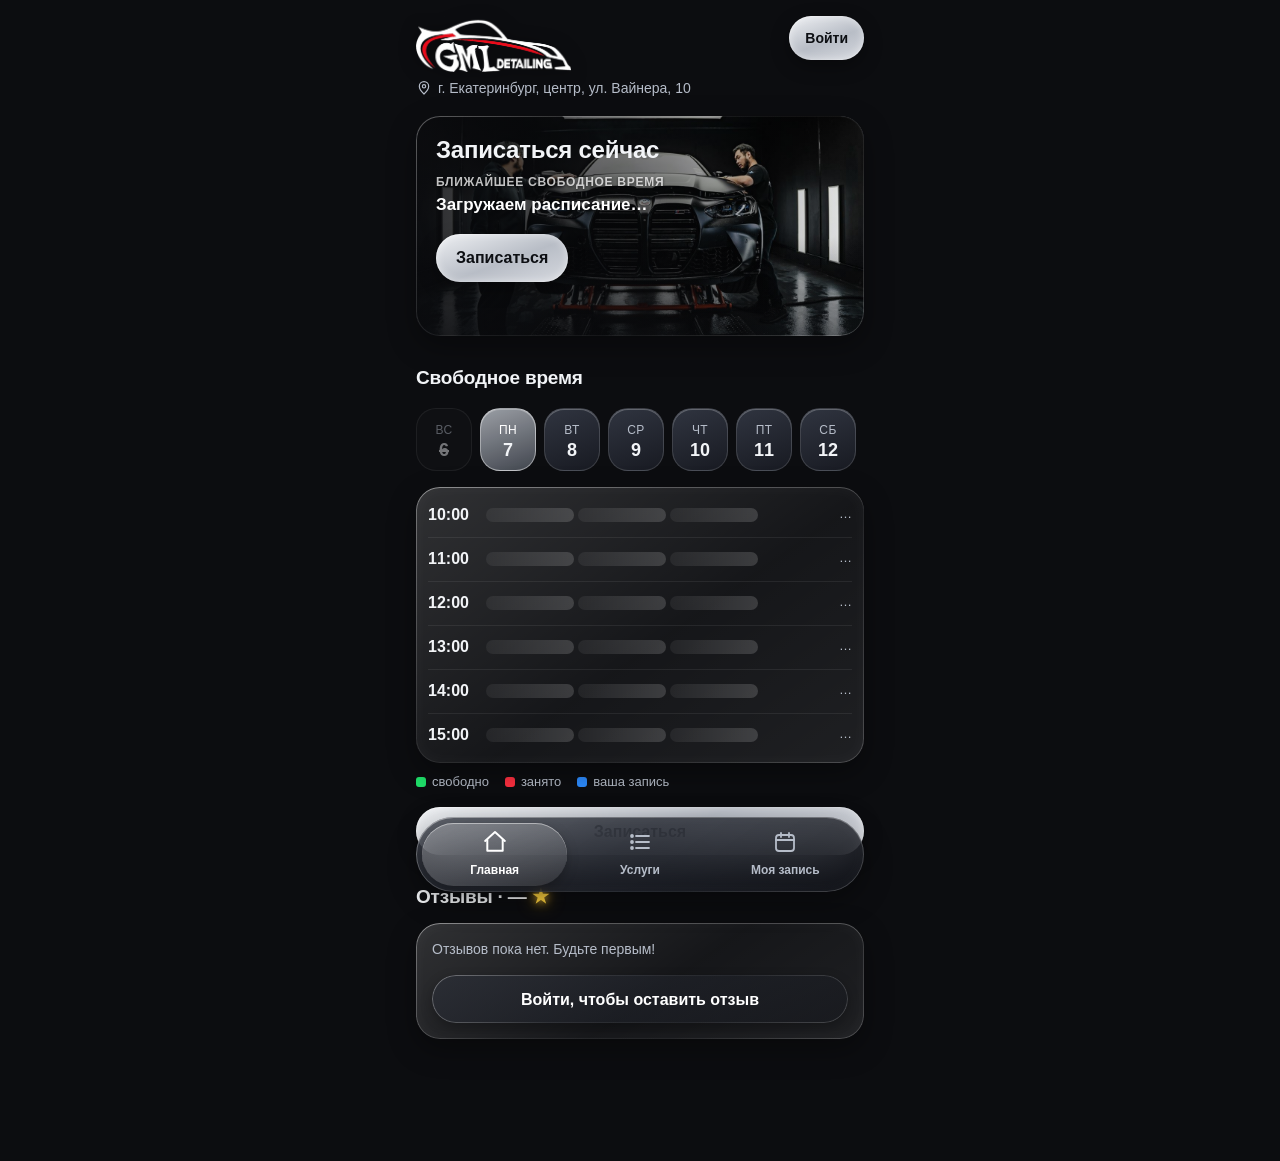
==== index.html @ 5eb6be47 "GML Detailing: первая публикация" ====
<!doctype html>
<html lang="ru">
<head>
<meta charset="utf-8">
<meta name="viewport" content="width=device-width, initial-scale=1, viewport-fit=cover">
<meta name="theme-color" content="#0c0d10">
<meta name="color-scheme" content="dark">
<meta name="apple-mobile-web-app-capable" content="yes">
<meta name="mobile-web-app-capable" content="yes">
<meta name="apple-mobile-web-app-status-bar-style" content="black-translucent">
<meta name="apple-mobile-web-app-title" content="GML Detailing">
<title>GML Detailing</title>
<link rel="manifest" href="manifest.json">
<link rel="icon" href="icon-192.png">
<link rel="apple-touch-icon" href="apple-touch-icon.png">
<link rel="stylesheet" href="styles.css?v=20261010024042">
</head>
<body data-tab="home">
<div class="bg"></div>
<div id="app"><div id="view"></div></div>
<nav id="tabs" class="tabbar glass"></nav>
<button id="cart" class="cart-fab glass" data-act="cart" aria-label="Корзина" hidden>
<svg viewBox="0 0 24 24"><path d="M3 4h2.5l2 11h10.5l2-8H6.5"/><circle cx="9" cy="19.5" r="1.4"/><circle cx="17" cy="19.5" r="1.4"/></svg>
<span class="badge">0</span>
</button>
<div id="sheet" class="sheet" hidden></div>
<div id="toast" class="toast" role="status" aria-live="polite" hidden></div>
<script src="supabase.js"></script>
<script src="api.js?v=20261010024042"></script>
<script src="app.js?v=20261010024042"></script>
<script>
// офлайн-режим и установка на телефон (работает по https или на localhost)
if ('serviceWorker' in navigator) navigator.serviceWorker.register('sw.js').catch(() => {});
</script>
</body>
</html>
---- styles.css ----
/* GML Detailing — стили. Тёмный строгий стиль + Liquid Glass на элементах интерфейса.
   Порядок: токены → основа → стекло → кнопки и поля → разделы страниц → окна → анимации. */

/* ---------- токены ---------- */
:root {
  color-scheme: dark;

  /* цвета */
  --bg: #0c0d10;
  --text: #f2f4f7;
  --text-2: #b6bdc9;      /* второстепенный текст: контраст с фоном выше 4.5:1 */
  --text-3: #8f97a5;      /* подписи и служебный текст */
  --silver: #d9dde4;
  --green: #2fd36b;
  --red: #ff3b4a;
  --red-soft: #ff8a94;
  --amber: #ffb41f;
  --blue: #2d8cff;
  --gold: #ffd23f;
  --line: rgba(255, 255, 255, 0.09);

  /* стекло */
  --glass-fill: linear-gradient(145deg, rgba(255, 255, 255, 0.15), rgba(255, 255, 255, 0.04) 55%, rgba(255, 255, 255, 0.08));
  --ring: linear-gradient(135deg, rgba(255, 255, 255, 0.34), rgba(255, 255, 255, 0.08) 35%, rgba(255, 255, 255, 0.05) 65%, rgba(255, 255, 255, 0.2));

  /* формы и отступы (шаг 4/8) */
  --r-card: 24px;
  --r-field: 16px;
  --r-pill: 999px;
  --gap: 16px;
  --tap: 44px;            /* минимальная зона нажатия */

  /* движение */
  --ease: cubic-bezier(0.2, 0.8, 0.2, 1);
  --spring: cubic-bezier(0.3, 1.4, 0.5, 1);
  --fast: 0.15s;
  --mid: 0.3s;
  --slow: 0.45s;
}

/* ---------- основа ---------- */
* { box-sizing: border-box; -webkit-tap-highlight-color: transparent; }
html { background: var(--bg); }
body {
  margin: 0; background: var(--bg); color: var(--text);
  font-family: -apple-system, "SF Pro Text", "Segoe UI", Roboto, sans-serif;
  font-size: 16px; line-height: 1.45;
  -webkit-font-smoothing: antialiased;
}
/* ровный тёмный фон на всю высоту экрана */
.bg {
  position: fixed; top: 0; left: 0; width: 100%; height: 100vh; height: 100lvh; z-index: -1;
  background: linear-gradient(180deg, #111318 0%, #0c0d10 100%);
}
#app {
  max-width: 480px; margin: 0 auto;
  padding: calc(env(safe-area-inset-top) + 16px) 16px calc(110px + env(safe-area-inset-bottom));
}

h1, h2, h3, p { margin: 0; }
h1 { font-size: 24px; font-weight: 700; letter-spacing: -0.02em; }
h2 { font-size: 19px; font-weight: 700; letter-spacing: -0.01em; margin-bottom: 12px; }
h3 { font-size: 16px; font-weight: 600; }
.section-h { margin-top: 28px; }
.muted { color: var(--text-2); }
.small { font-size: 14px; }
.mt { margin-top: 16px; }
.row { display: flex; align-items: center; justify-content: space-between; gap: 12px; }
.price, .num, .t, .total, .hero-time, .otable td { font-variant-numeric: tabular-nums; }
a { color: var(--silver); }
.empty { text-align: center; padding: 40px 16px; color: var(--text-2); }

/* иконки в строке текста */
.ico { width: 16px; height: 16px; flex: 0 0 auto; stroke: currentColor; fill: none; stroke-width: 1.8; stroke-linecap: round; stroke-linejoin: round; }
.meta { display: flex; align-items: center; gap: 8px; color: var(--text-2); font-size: 14px; margin-top: 6px; }
.meta .ico { color: var(--text-3); }

/* видимая рамка фокуса — только при управлении с клавиатуры */
:focus { outline: none; }
:focus-visible { outline: 2px solid rgba(255, 255, 255, 0.85); outline-offset: 3px; }
.btn:focus-visible, .date:focus-visible, .tab:focus-visible { outline-offset: 2px; }

/* ---------- стекло (только элементы интерфейса) ---------- */
.glass {
  position: relative;
  background: var(--glass-fill);
  border-radius: var(--r-card);
  box-shadow: inset 0 1px 0 rgba(255, 255, 255, 0.18), inset 0 0 18px rgba(255, 255, 255, 0.04), 0 10px 28px rgba(0, 0, 0, 0.35);
}
/* Размытие фона — только у того, что плавает поверх прокручиваемого содержимого.
   У карточек на ровном фоне оно незаметно, но на телефоне при прокрутке давало полосу снизу. */
.tabbar, .cart-fab, .panel.glass, .profile-menu {
  backdrop-filter: blur(28px) saturate(200%) brightness(1.08);
  -webkit-backdrop-filter: blur(28px) saturate(200%) brightness(1.08);
}
/* тонкая обводка с бликом */
.glass::before, .btn::before {
  content: ""; position: absolute; inset: 0; border-radius: inherit; padding: 1px; pointer-events: none;
  background: var(--ring);
  -webkit-mask: linear-gradient(#000 0 0) content-box, linear-gradient(#000 0 0);
  -webkit-mask-composite: xor; mask-composite: exclude;
}
.card { padding: var(--gap); margin-bottom: 12px; }

/* ---------- кнопки ---------- */
.btn {
  position: relative; appearance: none; border: 0; cursor: pointer;
  min-height: 48px; padding: 12px 20px; border-radius: var(--r-pill);
  font: inherit; font-size: 16px; font-weight: 600; color: #fff;
  background: linear-gradient(160deg, rgba(44, 48, 58, 0.6), rgba(20, 22, 28, 0.5));
  backdrop-filter: blur(20px) saturate(200%); -webkit-backdrop-filter: blur(20px) saturate(200%);
  box-shadow: 0 4px 12px rgba(0, 0, 0, 0.28);
  display: inline-flex; align-items: center; justify-content: center; gap: 8px;
  text-decoration: none; text-align: center;
  transition: transform var(--fast) var(--spring), background var(--mid) ease, opacity var(--fast) ease;
}
.btn:active { transform: scale(0.96); }
.btn.block { width: 100%; }
.btn.sm { min-height: var(--tap); padding: 10px 16px; font-size: 14px; }
.btn:disabled { opacity: 0.4; cursor: default; transform: none; }
/* внутри стеклянных плашек — без своего размытия (вложенный blur даёт вспышки) */
.glass .btn { backdrop-filter: none; -webkit-backdrop-filter: none; }

.btn.primary {
  color: #0d0f13; font-weight: 700;
  background: linear-gradient(160deg, #eef0f3, #b8bdc6 55%, #d6d9df);
  box-shadow: inset 0 0 8px rgba(255, 255, 255, 0.5), 0 6px 18px rgba(0, 0, 0, 0.35);
}
.btn.primary:disabled { color: rgba(13, 15, 19, 0.6); }
.btn.pay {
  color: #04210f; font-weight: 700;
  background: linear-gradient(160deg, #3ee37e, #12a853);
  box-shadow: inset 0 0 12px rgba(255, 255, 255, 0.3), 0 6px 18px rgba(18, 168, 83, 0.4);
}
.btn.pay::before { background: linear-gradient(135deg, rgba(220, 255, 235, 0.55), rgba(220, 255, 235, 0.15)); }
.btn.danger { color: #ffe3e5; background: linear-gradient(160deg, rgba(255, 70, 85, 0.4), rgba(190, 25, 45, 0.3)); }
.btn.danger::before { display: none; }
.btn.in-cart { color: #b9f5cf; background: linear-gradient(160deg, rgba(47, 211, 107, 0.32), rgba(18, 168, 83, 0.22)); }
.btn.in-cart::before { background: linear-gradient(135deg, rgba(160, 240, 190, 0.5), rgba(160, 240, 190, 0.12)); }

/* текстовые кнопки-ссылки: крупная зона нажатия без фона */
.cancel-link, .move-link {
  appearance: none; border: 0; background: none; cursor: pointer;
  min-height: var(--tap); padding: 10px 4px; font: inherit; font-size: 14px; font-weight: 600;
  transition: opacity var(--fast) ease;
}
.cancel-link { color: var(--red-soft); margin-left: auto; }
.move-link { color: var(--silver); }
.cancel-link:active, .move-link:active { opacity: 0.55; }

/* ---------- поля ввода ---------- */
input[type=text], input[type=tel], input[type=password], textarea {
  width: 100%; min-height: 48px; padding: 13px 16px; border-radius: var(--r-field);
  font: inherit; font-size: 16px; /* не меньше 16px — иначе iPhone приближает страницу при вводе */
  color: var(--text); background: rgba(255, 255, 255, 0.06);
  border: 1px solid rgba(255, 255, 255, 0.16);
  box-shadow: inset 0 1px 3px rgba(0, 0, 0, 0.3);
  transition: border-color var(--fast) ease, box-shadow var(--fast) ease;
}
textarea { resize: vertical; }
.glass input[type=text], .glass input[type=tel], .glass input[type=password], .glass textarea { background: rgba(0, 0, 0, 0.38); color: #fff; }
input::placeholder, textarea::placeholder { color: var(--text-3); }
input:focus, textarea:focus { border-color: rgba(255, 255, 255, 0.55); box-shadow: inset 0 1px 3px rgba(0, 0, 0, 0.3), 0 0 0 3px rgba(255, 255, 255, 0.08); outline: none; }
label.field { display: block; margin-bottom: 14px; }
label.field > span { display: block; margin-bottom: 6px; color: var(--text-2); font-size: 14px; font-weight: 500; }
/* ошибки рядом с полем */
.invalid, .invalid:focus { border-color: var(--red) !important; box-shadow: 0 0 0 3px rgba(255, 59, 74, 0.18) !important; }
.field-err { color: var(--red-soft); font-size: 14px; margin-top: 6px; }
.form-err { color: var(--red-soft); font-size: 14px; font-weight: 600; margin-top: 4px; padding: 10px 14px; border-radius: 12px; background: rgba(255, 59, 74, 0.12); }

/* ---------- шапка ---------- */
.head { display: flex; justify-content: space-between; align-items: flex-start; gap: 12px; margin-bottom: 18px; }
.logo { display: block; height: 56px; width: auto; max-width: 62vw; filter: drop-shadow(0 2px 8px rgba(0, 0, 0, 0.5)); }
.addr { display: flex; gap: 6px; align-items: center; margin-top: 6px; color: var(--text-2); font-size: 14px; }
.addr a { color: var(--text-2); text-decoration: none; }
.head > .btn { flex: 0 0 auto; max-width: 40%; overflow: hidden; text-overflow: ellipsis; white-space: nowrap; display: block; line-height: 24px; }

/* ---------- плашка «Записаться сейчас» ---------- */
.hero { min-height: 220px; margin-bottom: 16px; overflow: hidden; cursor: pointer; background: linear-gradient(160deg, #2a2d33, #121317); transition: transform var(--fast) var(--spring); }
.hero:active { transform: scale(0.98); }
.hero::after {
  content: ""; position: absolute; inset: 0; z-index: 0; border-radius: inherit;
  background:
    linear-gradient(90deg, rgba(10, 11, 14, 0.88) 0%, rgba(10, 11, 14, 0.5) 48%, rgba(10, 11, 14, 0.05) 100%),
    linear-gradient(0deg, rgba(10, 11, 14, 0.55) 0%, rgba(10, 11, 14, 0) 45%),
    url("hero.jpg?v=2") 70% 60% / cover no-repeat;
}
.hero::before { z-index: 2; }
.hero-text { position: relative; z-index: 1; padding: 20px; max-width: 66%; display: flex; flex-direction: column; }
.hero-text h2 { margin: 0 0 10px; font-size: 24px; line-height: 1.15; }
.hero-label { font-size: 12px; font-weight: 600; letter-spacing: 0.06em; text-transform: uppercase; color: rgba(255, 255, 255, 0.75); text-shadow: 0 1px 3px rgba(0, 0, 0, 0.6); }
.hero-time { font-size: 17px; font-weight: 700; color: #fff; margin-top: 2px; }
.hero-text .btn { align-self: flex-start; margin-top: 16px; transition: none; }

/* ---------- акция и панель владельца ---------- */
.promo { padding: var(--gap); margin-bottom: 16px; }
.promo .tag { color: #e2c48c; font-size: 12px; font-weight: 700; letter-spacing: 0.08em; }
.owner { padding: var(--gap); margin-bottom: 16px; }
.owner .row { gap: 12px; }
.owner .row + .row { margin-top: 10px; }
.owner .row > span { flex: 0 0 auto; color: #e6e8ec; }
.owner input[data-act="promo-text"] { flex: 1; width: auto !important; min-width: 0; }

/* ---------- лента дат ---------- */
.dates {
  display: flex; gap: 8px; overflow-x: auto; overflow-y: hidden; padding: 4px 2px 8px; margin: 0 0 8px -2px;
  scrollbar-width: none; -ms-overflow-style: none; overscroll-behavior-x: contain; -webkit-overflow-scrolling: touch;
}
.dates::-webkit-scrollbar { display: none; width: 0; height: 0; }
.date {
  flex: 0 0 auto; min-width: 56px; min-height: 60px; padding: 8px 6px; text-align: center; cursor: pointer;
  appearance: none; -webkit-appearance: none; user-select: none; -webkit-user-select: none;
  border-radius: 20px; border: 1px solid rgba(255, 255, 255, 0.14); color: var(--text); font: inherit;
  background: linear-gradient(160deg, rgba(60, 66, 80, 0.75), rgba(28, 31, 40, 0.75));
  box-shadow: inset 0 1px 0 rgba(255, 255, 255, 0.25);
  transition: transform var(--fast) var(--spring), background var(--mid) ease, border-color var(--mid) ease;
}
.date b { display: block; font-size: 18px; line-height: 1.2; }
.date span { font-size: 12px; color: var(--text-2); text-transform: uppercase; letter-spacing: 0.03em; }
.date.on { background: linear-gradient(160deg, rgba(215, 220, 228, 0.7), rgba(120, 128, 142, 0.5)); border-color: rgba(255, 255, 255, 0.45); animation: pop 0.4s var(--spring); }
.date.on span { color: #fff; }
.date:active { transform: scale(0.93); }

/* ---------- календарь-полоски ---------- */
.slots { padding: 6px 12px; }
.slot { display: grid; grid-template-columns: 48px 1fr 84px; gap: 10px; align-items: center; min-height: var(--tap); padding: 6px 0; }
.slot + .slot { border-top: 1px solid rgba(255, 255, 255, 0.07); }
.slot.free { cursor: pointer; border-radius: 14px; margin: 0 -8px; padding-left: 8px; padding-right: 8px; transition: transform var(--fast) var(--spring), background var(--fast) ease; }
.slot.free:active { transform: scale(0.98); background: rgba(255, 255, 255, 0.1); }
.slot .t { font-weight: 600; }
.slot .s { text-align: right; font-size: 13px; color: var(--text-2); }
.bar { display: flex; gap: 4px; }
.bar i { flex: 1; height: 14px; border-radius: 7px; background: #1fe06a; box-shadow: 0 0 10px rgba(31, 224, 106, 0.5), inset 0 1px 0 rgba(255, 255, 255, 0.5); }
.bar i.busy { background: #ff3040; box-shadow: 0 0 10px rgba(255, 48, 64, 0.5), inset 0 1px 0 rgba(255, 255, 255, 0.45); }
.bar i.hold { background: repeating-linear-gradient(135deg, #ff3040 0 6px, #b3202c 6px 12px); box-shadow: 0 0 10px rgba(255, 48, 64, 0.45), inset 0 1px 0 rgba(255, 255, 255, 0.4); }
.bar i.mine { background: var(--blue); box-shadow: 0 0 10px rgba(45, 140, 255, 0.55), inset 0 1px 0 rgba(255, 255, 255, 0.5); }
/* загрузка: серые мерцающие полоски */
.bar.sk i { background: linear-gradient(90deg, rgba(255, 255, 255, 0.06), rgba(255, 255, 255, 0.16), rgba(255, 255, 255, 0.06)) 0 0 / 200% 100%; box-shadow: none; animation: shimmer 1.4s linear infinite; }
.slots.anim .bar i { animation: grow 0.5s var(--ease) both; transform-origin: left; }
.legend { display: flex; gap: 16px; margin-top: 10px; font-size: 13px; color: var(--text-2); flex-wrap: wrap; }
.legend i { display: inline-block; width: 10px; height: 10px; border-radius: 3px; margin-right: 6px; vertical-align: -1px; }

/* ---------- услуги ---------- */
.price { font-weight: 700; white-space: nowrap; }
.svc p { color: var(--text-2); font-size: 14px; margin: 6px 0 14px; }
.svc-img { height: 160px; margin: -4px -4px 14px; border-radius: 18px; overflow: hidden; background: rgba(0, 0, 0, 0.35); box-shadow: inset 0 0 0 1px rgba(255, 255, 255, 0.1); }
.svc-img img { display: block; width: 100%; height: 100%; object-fit: cover; }
.svc.is-hidden { opacity: 0.6; }
.hidden-tag { font-size: 12px; font-weight: 600; color: #e2c48c; border: 1px solid rgba(226, 196, 140, 0.5); border-radius: var(--r-pill); padding: 1px 8px; margin-left: 6px; vertical-align: middle; }
.svc-tools { display: flex; align-items: center; gap: 10px; flex-wrap: wrap; }
.svc-tools .cancel-link { margin-left: auto; }
/* окно услуги у владельца */
#s-preview { display: grid; place-items: center; height: 170px; margin: 0 0 10px; background: rgba(0, 0, 0, 0.35) center / cover no-repeat; }
#s-preview span { color: var(--text-2); font-size: 14px; }
.file-btn { cursor: pointer; }

/* ---------- корзина ---------- */
.cart-fab {
  position: fixed; z-index: 6; right: 16px; bottom: calc(96px + env(safe-area-inset-bottom));
  width: 58px; height: 58px; border-radius: 50%; border: 0; padding: 0; cursor: pointer; color: #fff;
  display: grid; place-items: center; transition: bottom var(--mid) var(--ease), transform var(--fast) var(--spring);
}
.cart-fab[hidden] { display: none; }
.cart-fab:active { transform: scale(0.92); }
.cart-fab.low { bottom: calc(20px + env(safe-area-inset-bottom)); }
.cart-fab svg { width: 26px; height: 26px; stroke: currentColor; fill: none; stroke-width: 1.8; stroke-linecap: round; stroke-linejoin: round; }
.cart-fab .badge { position: absolute; top: -4px; right: -4px; min-width: 22px; height: 22px; padding: 0 6px; border-radius: 11px; background: var(--red); color: #fff; font-size: 12px; font-weight: 700; display: grid; place-items: center; }

/* ---------- нижняя панель ---------- */
.tabbar {
  position: fixed; left: 50%; transform: translateX(-50%); z-index: 5;
  bottom: calc(8px + env(safe-area-inset-bottom)); width: min(448px, calc(100% - 32px));
  display: grid; grid-template-columns: repeat(3, 1fr); padding: 6px; border-radius: var(--r-pill);
  transition: transform var(--mid) var(--ease);
}
.tabbar.hide { transform: translate(-50%, calc(100% + 40px + env(safe-area-inset-bottom))); }
.tab {
  position: relative; z-index: 1; appearance: none; border: 0; background: transparent; cursor: pointer;
  min-height: 54px; padding: 7px 4px; border-radius: var(--r-pill);
  display: flex; flex-direction: column; align-items: center; justify-content: center; gap: 2px;
  font: inherit; font-size: 12px; font-weight: 600; color: var(--text-2); transition: color var(--mid) ease;
}
.tab svg { width: 24px; height: 24px; stroke: currentColor; fill: none; stroke-width: 1.8; stroke-linecap: round; stroke-linejoin: round; transition: transform 0.35s var(--spring); }
.tab.on { color: #fff; }
.tab.on svg { transform: scale(1.1); }
.tab .dot { position: relative; }
.tab .dot::after { content: ""; position: absolute; top: -1px; right: -3px; width: 8px; height: 8px; border-radius: 50%; background: var(--amber); }
/* ползунок под активной вкладкой */
.tab-ind {
  position: absolute; z-index: 0; top: 6px; bottom: 6px; left: 6px; width: calc((100% - 12px) / 3); border-radius: var(--r-pill);
  background: linear-gradient(160deg, rgba(255, 255, 255, 0.28), rgba(255, 255, 255, 0.08));
  box-shadow: inset 0 1px 0 rgba(255, 255, 255, 0.45), 0 4px 12px rgba(0, 0, 0, 0.25);
  transition: transform var(--slow) cubic-bezier(0.3, 1.25, 0.5, 1);
}

/* ---------- записи клиента ---------- */
.status { display: inline-flex; align-items: center; padding: 4px 11px; border-radius: var(--r-pill); font-size: 13px; font-weight: 700; }
.status.wait { background: var(--amber); color: #1d1300; box-shadow: 0 0 12px rgba(255, 180, 31, 0.45); }
.status.ok { background: var(--green); color: #04210f; box-shadow: 0 0 12px rgba(47, 211, 107, 0.4); }
.status.off { background: var(--red); color: #fff; box-shadow: 0 0 12px rgba(255, 59, 74, 0.45); }
/* три точки ожидания: белой по очереди становится одна, слева направо, раз в секунду */
.dots { display: inline-flex; gap: 4px; margin-left: 7px; }
.dots i { width: 6px; height: 6px; border-radius: 50%; background: #000; animation: dot-white 3s steps(1, end) infinite; }
.dots i:nth-child(2) { animation-delay: -2s; }
.dots i:nth-child(3) { animation-delay: -1s; }
.lines { margin-top: 14px; border-top: 1px solid rgba(255, 255, 255, 0.1); padding-top: 10px; }
.lines .row { padding: 4px 0; font-size: 15px; }
.lines .total { font-weight: 700; margin-top: 6px; font-size: 16px; }
.upfront { margin-top: 14px; display: flex; flex-direction: column; gap: 10px; }
.card-foot { display: flex; justify-content: space-between; align-items: center; gap: 10px; margin-top: 10px; }
.paid { padding: 12px 16px; text-align: center; font-size: 16px; font-weight: 700; color: #8fe8ae; text-shadow: 0 0 12px rgba(80, 220, 130, 0.5); }
.summary .meta:first-child { margin-top: 0; }

/* ---------- таблица записей владельца ---------- */
.table-wrap { padding: 4px 0; overflow-x: auto; }
.otable { width: 100%; border-collapse: collapse; font-size: 14px; }
.otable th { text-align: left; font-weight: 600; color: var(--text-3); font-size: 12px; text-transform: uppercase; letter-spacing: 0.04em; padding: 10px 12px 8px; }
.otable td { padding: 12px; border-top: 1px solid rgba(255, 255, 255, 0.07); vertical-align: top; line-height: 1.4; }
.otable .num { text-align: right; white-space: nowrap; }
.otable tbody tr { cursor: pointer; transition: background var(--fast) ease; }
.otable tbody tr:active { background: rgba(255, 255, 255, 0.08); }
.otable tr.dim td { opacity: 0.55; }
.otable .status { font-size: 12px; padding: 3px 9px; white-space: nowrap; }
.paid-mark { font-size: 12px; color: #8fe8ae; }
/* красный мигающий кружок: до начала записи не больше 30 минут */
.soon-dot { display: inline-block; width: 10px; height: 10px; margin-left: 8px; border-radius: 50%; background: #ff3040; box-shadow: 0 0 8px #ff3040; vertical-align: middle; animation: blink 1s ease-in-out infinite; }
.soon-dot[hidden] { display: none; }

/* ---------- отзывы ---------- */
.review + .review { margin-top: 14px; padding-top: 14px; border-top: 1px solid rgba(255, 255, 255, 0.08); }
.rv-head { display: flex; align-items: center; gap: 12px; }
.avatar { width: 40px; height: 40px; flex: 0 0 auto; border-radius: 50%; display: grid; place-items: center; font-weight: 700; color: #0d0f13; background: linear-gradient(160deg, #eef0f3, #9aa1ac); }
.rv-who { flex: 1; min-width: 0; display: flex; flex-direction: column; }
.rv-who b { overflow: hidden; text-overflow: ellipsis; white-space: nowrap; }
.rv-text { margin-top: 8px; }
.stars { color: var(--gold); letter-spacing: 2px; white-space: nowrap; text-shadow: 0 0 6px rgba(255, 205, 60, 0.9), 0 0 16px rgba(255, 170, 0, 0.6); animation: shine 2.6s ease-in-out infinite; }
.gold { color: var(--gold); text-shadow: 0 0 8px rgba(255, 205, 60, 0.95), 0 0 18px rgba(255, 170, 0, 0.7); }
.rate { display: flex; gap: 2px; margin-bottom: 10px; }
.rate button { appearance: none; border: 0; background: none; cursor: pointer; width: var(--tap); height: var(--tap); padding: 0; font-size: 30px; line-height: 1; color: rgba(255, 255, 255, 0.25); transition: transform var(--fast) var(--spring); }
.rate button:active { transform: scale(0.85); }
.rate button.on { color: var(--gold); text-shadow: 0 0 8px rgba(255, 205, 60, 0.95), 0 0 20px rgba(255, 170, 0, 0.7); }
.reply { margin-top: 10px; padding: 10px 12px; border-radius: 14px; background: rgba(255, 255, 255, 0.06); border-left: 3px solid rgba(220, 224, 232, 0.6); }
.reply b { font-size: 13px; color: #d8dbe2; }
.reply p { margin-top: 2px; font-size: 15px; }

/* ---------- плашка «добавить на главный экран» ---------- */
.install { position: relative; display: flex; align-items: center; gap: 12px; margin: 16px 0 4px; }
.install img { width: 52px; height: 52px; border-radius: 12px; flex: 0 0 auto; }
.install-text { flex: 1; min-width: 0; }
.install-text h3 { font-size: 15px; line-height: 1.25; }
.install-text p { margin-top: 3px; }
/* крестик в углу: видимый кружок 26px, зона нажатия 44px */
.install-x { position: absolute; top: -14px; right: -14px; z-index: 3; width: var(--tap); height: var(--tap); padding: 0; border: 0; background: none; cursor: pointer; display: grid; place-items: center; }
.install-x span { width: 26px; height: 26px; border-radius: 50%; display: grid; place-items: center; font-size: 18px; line-height: 1; color: var(--text); background: #2a2e37; box-shadow: 0 2px 8px rgba(0, 0, 0, 0.4), inset 0 0 0 1px rgba(255, 255, 255, 0.18); }
.install-x:active span { transform: scale(0.9); }
.steps-list { margin: 0; padding-left: 20px; line-height: 1.6; }
.steps-list li + li { margin-top: 6px; }

/* ---------- окна снизу (запись, вход, владелец) ---------- */
.sheet { position: fixed; inset: 0; z-index: 10; background: rgba(5, 7, 10, 0.62); display: flex; align-items: flex-end; justify-content: center; }
.sheet[hidden], .toast[hidden] { display: none; }
.panel.glass {
  width: 100%; max-width: 480px; max-height: 92vh; overflow-y: auto; overscroll-behavior: contain;
  padding: 30px 16px calc(20px + env(safe-area-inset-bottom)); border-radius: 32px 32px 0 0;
  /* «ручка» сверху окна */
  background:
    linear-gradient(rgba(255, 255, 255, 0.35), rgba(255, 255, 255, 0.35)) center 10px / 40px 5px no-repeat,
    linear-gradient(160deg, rgba(56, 66, 90, 0.6), rgba(18, 21, 30, 0.82));
}
.steps { display: flex; gap: 6px; margin: 0 0 16px; }
.steps i { flex: 1; height: 4px; border-radius: 2px; background: rgba(255, 255, 255, 0.15); transition: background var(--mid) ease; }
.steps i.on { background: var(--silver); }
.actions { display: flex; gap: 10px; margin-top: 16px; }
.actions .btn { flex: 1; }
.sheet .card .row { padding: 4px 0; }
/* шаг 1: услуги на чёрных плашках */
.pick.glass { display: flex; gap: 12px; align-items: center; min-height: 56px; padding: 12px 14px; margin-bottom: 8px; cursor: pointer; border-radius: 20px; background: #050506; backdrop-filter: none; -webkit-backdrop-filter: none; box-shadow: none; transition: transform var(--fast) var(--spring); }
.pick:active { transform: scale(0.98); }
.pick.on::before { background: linear-gradient(135deg, rgba(255, 255, 255, 0.75), rgba(255, 255, 255, 0.3)); }
.pick .chk { width: 24px; height: 24px; border-radius: 8px; border: 1.5px solid var(--text-3); flex: 0 0 auto; display: grid; place-items: center; font-size: 14px; }
.pick.on .chk { background: var(--silver); border-color: var(--silver); color: #0b0d11; animation: pop 0.35s var(--spring); }
.panel .pick.on .chk, .panel .date.on, .panel .hours .btn.on { animation: none; }
.hours { display: grid; grid-template-columns: repeat(4, 1fr); gap: 8px; }
.hours .btn { padding: 10px 0; font-size: 15px; }
.hours .btn.on { background: linear-gradient(160deg, rgba(215, 220, 228, 0.55), rgba(120, 128, 142, 0.4)); }
.auth-switch { text-align: center; margin-top: 18px; color: var(--text-2); font-size: 15px; }
.auth-switch a { color: #fff; font-weight: 600; text-decoration: none; display: inline-block; padding: 10px 4px; }

/* всплывающее сообщение */
.toast {
  position: fixed; left: 50%; transform: translateX(-50%); top: calc(16px + env(safe-area-inset-top)); z-index: 20;
  max-width: calc(100% - 32px); padding: 12px 18px; border-radius: 16px; font-weight: 600;
  background: rgba(36, 41, 52, 0.94); border: 1px solid rgba(255, 255, 255, 0.14); box-shadow: 0 10px 30px rgba(0, 0, 0, 0.45);
  animation: toast-in var(--mid) var(--ease);
}

/* ---------- анимации ---------- */
#view.in-right { animation: slide-right 0.35s var(--ease); }
#view.in-left { animation: slide-left 0.35s var(--ease); }
.sheet.opening { animation: fade var(--mid) ease; }
.sheet.opening .panel { animation: sheet-up var(--slow) cubic-bezier(0.2, 0.9, 0.25, 1); }
.step-body.to-next { animation: step-next var(--mid) var(--ease); }
.step-body.to-prev { animation: step-prev var(--mid) var(--ease); }

@keyframes slide-right { from { opacity: 0; transform: translateX(36px); } to { opacity: 1; transform: none; } }
@keyframes slide-left { from { opacity: 0; transform: translateX(-36px); } to { opacity: 1; transform: none; } }
@keyframes fade { from { opacity: 0; } to { opacity: 1; } }
@keyframes sheet-up { from { transform: translateY(100%); } to { transform: none; } }
@keyframes step-next { from { opacity: 0; transform: translateX(28px); } to { opacity: 1; transform: none; } }
@keyframes step-prev { from { opacity: 0; transform: translateX(-28px); } to { opacity: 1; transform: none; } }
@keyframes toast-in { from { opacity: 0; transform: translate(-50%, -10px); } to { opacity: 1; transform: translate(-50%, 0); } }
@keyframes pop { 0% { transform: scale(0.85); } 100% { transform: scale(1); } }
@keyframes grow { from { transform: scaleX(0); } to { transform: scaleX(1); } }
@keyframes shimmer { to { background-position: -200% 0; } }
@keyframes shine { 0%, 100% { text-shadow: 0 0 6px rgba(255, 205, 60, 0.9), 0 0 14px rgba(255, 170, 0, 0.55); } 50% { text-shadow: 0 0 9px rgba(255, 225, 100, 1), 0 0 24px rgba(255, 180, 0, 0.9); } }
@keyframes dot-white { 0% { background: #fff; } 33.34% { background: #000; } 100% { background: #000; } }
@keyframes blink { 0%, 100% { opacity: 1; transform: scale(1); } 50% { opacity: 0.2; transform: scale(0.8); } }

/* «уменьшить движение»: убираем крупные перемещения, индикаторы (точки, кружок) остаются */
@media (prefers-reduced-motion: reduce) {
  #view.in-left, #view.in-right, .step-body.to-next, .step-body.to-prev,
  .sheet.opening, .sheet.opening .panel, .slots.anim .bar i, .date.on, .stars, .toast { animation: none; }
}

/* ---------- профиль в правом верхнем углу ---------- */
.profile { position: relative; flex: 0 1 auto; min-width: 0; max-width: 50%; }
.head .profile-btn { display: inline-flex; align-items: center; gap: 8px; max-width: 100%; padding: 6px 14px 6px 6px; line-height: 1.2; }
.profile-name { overflow: hidden; text-overflow: ellipsis; white-space: nowrap; }
.avatar.sm { width: 32px; height: 32px; font-size: 14px; }
.profile-menu {
  position: absolute; right: 0; top: calc(100% + 8px); z-index: 8; width: 240px; padding: 16px;
  background: linear-gradient(160deg, rgba(56, 66, 90, 0.75), rgba(18, 21, 30, 0.9));
  animation: menu-in 0.2s var(--ease); transform-origin: top right;
}
.profile-menu[hidden] { display: none; }
.profile-who { font-size: 17px; font-weight: 700; margin: 2px 0; overflow: hidden; text-overflow: ellipsis; white-space: nowrap; }
@keyframes menu-in { from { opacity: 0; transform: scale(0.94) translateY(-4px); } to { opacity: 1; transform: none; } }
/* разделители строк календаря — прямые линии (у скруглённых строк рамка загибалась по краям) */
.slot + .slot { border-top: 0; background: linear-gradient(rgba(255, 255, 255, 0.07), rgba(255, 255, 255, 0.07)) 0 0 / 100% 1px no-repeat; }
.slot.free + .slot.free, .slot + .slot.free { background-position: 8px 0; background-size: calc(100% - 16px) 1px; }
.slot.free:active { background-color: rgba(255, 255, 255, 0.1); }
/* нижняя панель: размытие мягче и тон темнее, чтобы яркие полоски календаря не заливали её зелёным */
.tabbar {
  background: linear-gradient(145deg, rgba(40, 44, 54, 0.72), rgba(16, 18, 24, 0.78));
  backdrop-filter: blur(24px) saturate(130%); -webkit-backdrop-filter: blur(24px) saturate(130%);
}
/* ---------- цветные аватары ---------- */
.avatar.xs { width: 22px; height: 22px; font-size: 11px; }
.logo-av { background: #0c0d10 !important; box-shadow: inset 0 0 0 1px rgba(255, 255, 255, 0.18); overflow: hidden; }
.logo-av img { width: 100%; height: 100%; object-fit: cover; display: block; }
.swatches { display: grid; grid-template-columns: repeat(4, 1fr); gap: 4px; margin-top: 8px; }
.swatch {
  appearance: none; border: 0; cursor: pointer; width: var(--tap); height: var(--tap); padding: 0; border-radius: 50%;
  background-clip: content-box !important; padding: 6px; position: relative; transition: transform var(--fast) var(--spring);
}
.swatch:active { transform: scale(0.88); }
.swatch.on { box-shadow: 0 0 0 2px #fff inset, 0 0 0 4px rgba(0, 0, 0, 0.35) inset; padding: 3px; }
.reply-head { display: flex; align-items: center; gap: 8px; }
/* полоска оттенков для своего цвета аватара */
.hue {
  -webkit-appearance: none; appearance: none; width: 100%; height: var(--tap); margin: 2px 0 0; background: transparent; cursor: pointer;
}
.hue::-webkit-slider-runnable-track {
  height: 14px; border-radius: 7px; box-shadow: inset 0 0 0 1px rgba(255, 255, 255, 0.2);
  background: linear-gradient(90deg, hsl(0, 55%, 50%), hsl(60, 55%, 50%), hsl(120, 55%, 50%), hsl(180, 55%, 50%), hsl(240, 55%, 50%), hsl(300, 55%, 50%), hsl(359, 55%, 50%));
}
.hue::-moz-range-track {
  height: 14px; border-radius: 7px;
  background: linear-gradient(90deg, hsl(0, 55%, 50%), hsl(60, 55%, 50%), hsl(120, 55%, 50%), hsl(180, 55%, 50%), hsl(240, 55%, 50%), hsl(300, 55%, 50%), hsl(359, 55%, 50%));
}
.hue::-webkit-slider-thumb {
  -webkit-appearance: none; appearance: none; width: 26px; height: 26px; margin-top: -6px; border-radius: 50%;
  background: #fff; border: 0; box-shadow: 0 2px 8px rgba(0, 0, 0, 0.5), 0 0 0 1px rgba(0, 0, 0, 0.15);
  transition: transform var(--fast) var(--spring);
}
.hue:active::-webkit-slider-thumb { transform: scale(1.15); }
.hue::-moz-range-thumb { width: 26px; height: 26px; border-radius: 50%; background: #fff; border: 0; box-shadow: 0 2px 8px rgba(0, 0, 0, 0.5); }
.hue:focus-visible { outline: none; }
.hue:focus-visible::-webkit-slider-thumb { box-shadow: 0 0 0 3px rgba(255, 255, 255, 0.6), 0 2px 8px rgba(0, 0, 0, 0.5); }
/* календарь без связи с сервером */
.slots.load-err { padding: 22px 18px; text-align: center; }

/* ---------- выходные в ленте дат ---------- */
.date.off { opacity: 0.45; background: rgba(255, 255, 255, 0.03); box-shadow: none; }
.date.off b { text-decoration: line-through; text-decoration-thickness: 1.5px; }
.date:disabled { cursor: default; }
.hours-note { grid-column: 1 / -1; padding: 8px 0; }

/* ---------- выпадающие списки и дата ---------- */
select, input[type=date] {
  min-height: var(--tap); padding: 8px 12px; border-radius: 12px; font: inherit; font-size: 16px; color: #fff;
  background: rgba(0, 0, 0, 0.38); border: 1px solid rgba(255, 255, 255, 0.18); color-scheme: dark;
}
input[type=date] { flex: 1; min-width: 0; }

/* ---------- фильтры таблицы владельца ---------- */
.chips { display: flex; gap: 8px; overflow-x: auto; margin: 0 -2px 12px; padding: 2px; scrollbar-width: none; }
.chips::-webkit-scrollbar { display: none; }
.chip {
  flex: 0 0 auto; appearance: none; cursor: pointer; min-height: 40px; padding: 8px 14px; border-radius: var(--r-pill);
  font: inherit; font-size: 14px; font-weight: 600; color: var(--text-2);
  background: rgba(255, 255, 255, 0.06); border: 1px solid rgba(255, 255, 255, 0.12);
  transition: background var(--fast) ease, color var(--fast) ease, transform var(--fast) var(--spring);
}
.chip b { display: inline-grid; place-items: center; min-width: 20px; height: 20px; padding: 0 6px; margin-left: 4px; border-radius: 10px; font-size: 12px; background: var(--amber); color: #1d1300; }
.chip.on { color: #0d0f13; background: linear-gradient(160deg, #eef0f3, #b8bdc6); border-color: transparent; }
.chip:active { transform: scale(0.95); }

/* ---------- график работы ---------- */
.sched { padding: 6px 14px; }
.sched-row { display: flex; align-items: center; gap: 10px; min-height: 56px; }
.sched-row + .sched-row { border-top: 1px solid rgba(255, 255, 255, 0.07); }
.sched-name { flex: 1; min-width: 0; font-size: 15px; }
.sched-row.off .sched-name { color: var(--text-3); }
.sched-row select { padding: 6px 8px; min-height: 40px; }
.sched-off { min-width: 120px; text-align: right; }
/* переключатель */
.sw { position: relative; width: 46px; height: 28px; flex: 0 0 auto; cursor: pointer; }
.sw input { position: absolute; opacity: 0; width: 100%; height: 100%; margin: 0; cursor: pointer; }
.sw span { position: absolute; inset: 0; border-radius: 14px; background: rgba(255, 255, 255, 0.16); transition: background var(--fast) ease; pointer-events: none; }
.sw span::after { content: ""; position: absolute; top: 3px; left: 3px; width: 22px; height: 22px; border-radius: 50%; background: #fff; box-shadow: 0 1px 4px rgba(0, 0, 0, 0.4); transition: transform var(--mid) var(--spring); }
.sw input:checked + span { background: var(--green); }
.sw input:checked + span::after { transform: translateX(18px); }
.sw input:focus-visible + span { outline: 2px solid #fff; outline-offset: 2px; }
.tags { display: flex; flex-wrap: wrap; gap: 6px; }
.dtag { display: inline-flex; align-items: center; gap: 2px; padding: 4px 4px 4px 12px; border-radius: var(--r-pill); background: rgba(255, 255, 255, 0.08); font-size: 14px; }
.dtag button { appearance: none; border: 0; background: none; color: var(--text-2); font-size: 18px; width: 32px; height: 32px; cursor: pointer; }

/* ---------- оценка после визита ---------- */
.rate-big { justify-content: center; margin: 10px 0 14px; }
.rate-big button { font-size: 38px; width: 52px; height: 52px; }
.card-foot { flex-wrap: wrap; }
.move-link { display: inline-flex; align-items: center; gap: 6px; }
/* ---------- закрытие времени владельцем ---------- */
.owner-day { margin: 0 0 10px; padding: 10px 12px; border-radius: 14px; background: rgba(255, 59, 74, 0.08); border: 1px dashed rgba(255, 120, 130, 0.35); gap: 10px; }
.owner-day span { flex: 1; min-width: 0; }
p.owner-day { background: rgba(255, 255, 255, 0.04); border-color: rgba(255, 255, 255, 0.15); }
.legend i.lg-hold { background: repeating-linear-gradient(135deg, #ff3040 0 3px, #b3202c 3px 6px); }
.stepper-row { margin-top: 16px; }
.stepper { display: flex; align-items: center; gap: 12px; }
.stepper b { min-width: 20px; text-align: center; font-size: 18px; }
.stepper .btn { width: var(--tap); padding: 0; font-size: 22px; }
/* ---------- возврат денег ---------- */
.refund { padding: 12px 16px; border-radius: 14px; text-align: center; font-weight: 700; }
.refund.wait { color: #1d1300; background: var(--amber); }
.refund.ok { color: #8fe8ae; }
.refund-mark { font-size: 12px; font-weight: 700; color: var(--red-soft); }
.refund-banner {
  display: flex; align-items: center; justify-content: space-between; gap: 10px; width: 100%; margin-bottom: 12px;
  min-height: var(--tap); padding: 10px 14px; border-radius: 14px; cursor: pointer; text-align: left;
  font: inherit; font-size: 14px; font-weight: 600; color: #ffe3e5;
  background: rgba(255, 59, 74, 0.16); border: 1px solid rgba(255, 120, 130, 0.45);
}
.refund-banner span { color: #fff; text-decoration: underline; white-space: nowrap; }
/* ---------- статус машины, пожелания и фото ---------- */
.status.work { background: var(--blue); color: #fff; box-shadow: 0 0 12px rgba(45, 140, 255, 0.45); }
.status.ready { background: var(--green); color: #04210f; box-shadow: 0 0 14px rgba(47, 211, 107, 0.6); }
.work-plate { margin-top: 12px; padding: 12px 14px; border-radius: 14px; font-weight: 700; text-align: center; color: #04210f; background: linear-gradient(160deg, #3ee37e, #12a853); }
.comment { margin-top: 10px; padding: 10px 12px; border-radius: 12px; background: rgba(255, 255, 255, 0.05); color: var(--text-2); font-size: 14px; font-style: italic; }
.thumbs { display: flex; gap: 8px; flex-wrap: wrap; margin-top: 10px; }
.thumbs img { width: 72px; height: 72px; object-fit: cover; border-radius: 12px; display: block; box-shadow: inset 0 0 0 1px rgba(255, 255, 255, 0.15); }
.thumb { position: relative; }
.thumb button { position: absolute; top: -8px; right: -8px; width: 28px; height: 28px; border-radius: 50%; border: 0; background: #2a2e37; color: #fff; font-size: 16px; cursor: pointer; box-shadow: 0 2px 6px rgba(0, 0, 0, 0.4); }
#f-thumbs:empty { display: none; }
.flabel { display: block; margin-bottom: 6px; color: var(--text-2); font-size: 14px; font-weight: 500; }
.opt { color: var(--text-3); font-weight: 400; font-size: 12px; margin-left: 4px; }
.field .file-btn { margin-top: 8px; }
.late-note { margin-top: 10px; }
.shut-plate { margin-top: 12px; padding: 12px 14px; border-radius: 14px; background: rgba(255, 180, 31, 0.12); color: #ffd27a; font-weight: 600; line-height: 1.4; }
.shut-plate .btn { margin-top: 10px; }
.warn-note { margin: -4px 0 12px; padding: 8px 12px; border-radius: 12px; background: rgba(255, 180, 31, 0.12); color: #ffd27a; font-size: 14px; font-weight: 600; }

/* «мой гараж» */
.garage { margin-bottom: 4px; }
.car-chip { display: inline-flex; align-items: center; padding: 0; overflow: hidden; }
.car-pick { appearance: none; border: 0; background: none; color: var(--text); font: inherit; font-size: 14px; font-weight: 600; padding: 8px 4px 8px 14px; min-height: 40px; cursor: pointer; }
.car-del { appearance: none; border: 0; background: none; color: var(--text-3); font-size: 18px; width: 36px; min-height: 40px; cursor: pointer; }

/* ---------- кабинет владельца: переключатель разделов ---------- */
.seg { display: grid; grid-template-columns: repeat(3, 1fr); gap: 4px; padding: 4px; margin-bottom: 16px; border-radius: var(--r-pill); background: rgba(255, 255, 255, 0.06); border: 1px solid rgba(255, 255, 255, 0.1); }
.seg button { appearance: none; border: 0; background: none; cursor: pointer; min-height: 40px; border-radius: var(--r-pill); font: inherit; font-size: 14px; font-weight: 600; color: var(--text-2); transition: background var(--fast) ease, color var(--fast) ease; }
.seg button.on { color: #0d0f13; background: linear-gradient(160deg, #eef0f3, #b8bdc6); }

/* ---------- статистика ---------- */
.tiles { display: grid; grid-template-columns: 1fr 1fr; gap: 10px; margin-bottom: 14px; }
.tile { display: flex; flex-direction: column; gap: 2px; padding: 14px; border-radius: 18px; }
.tile b { font-size: 24px; font-variant-numeric: tabular-nums; letter-spacing: -0.01em; }
.hbar { display: grid; grid-template-columns: minmax(0, 1.2fr) 2fr 32px; gap: 10px; align-items: center; min-height: 34px; }
.hbar-l { font-size: 14px; color: var(--text-2); overflow: hidden; text-overflow: ellipsis; white-space: nowrap; }
.hbar-t { height: 10px; border-radius: 5px; background: rgba(255, 255, 255, 0.06); overflow: hidden; }
.hbar-t i { display: block; height: 100%; border-radius: 5px; background: var(--silver); }
.hbar:hover .hbar-t i { background: #fff; }
.hbar-v { text-align: right; font-size: 14px; font-weight: 600; font-variant-numeric: tabular-nums; }
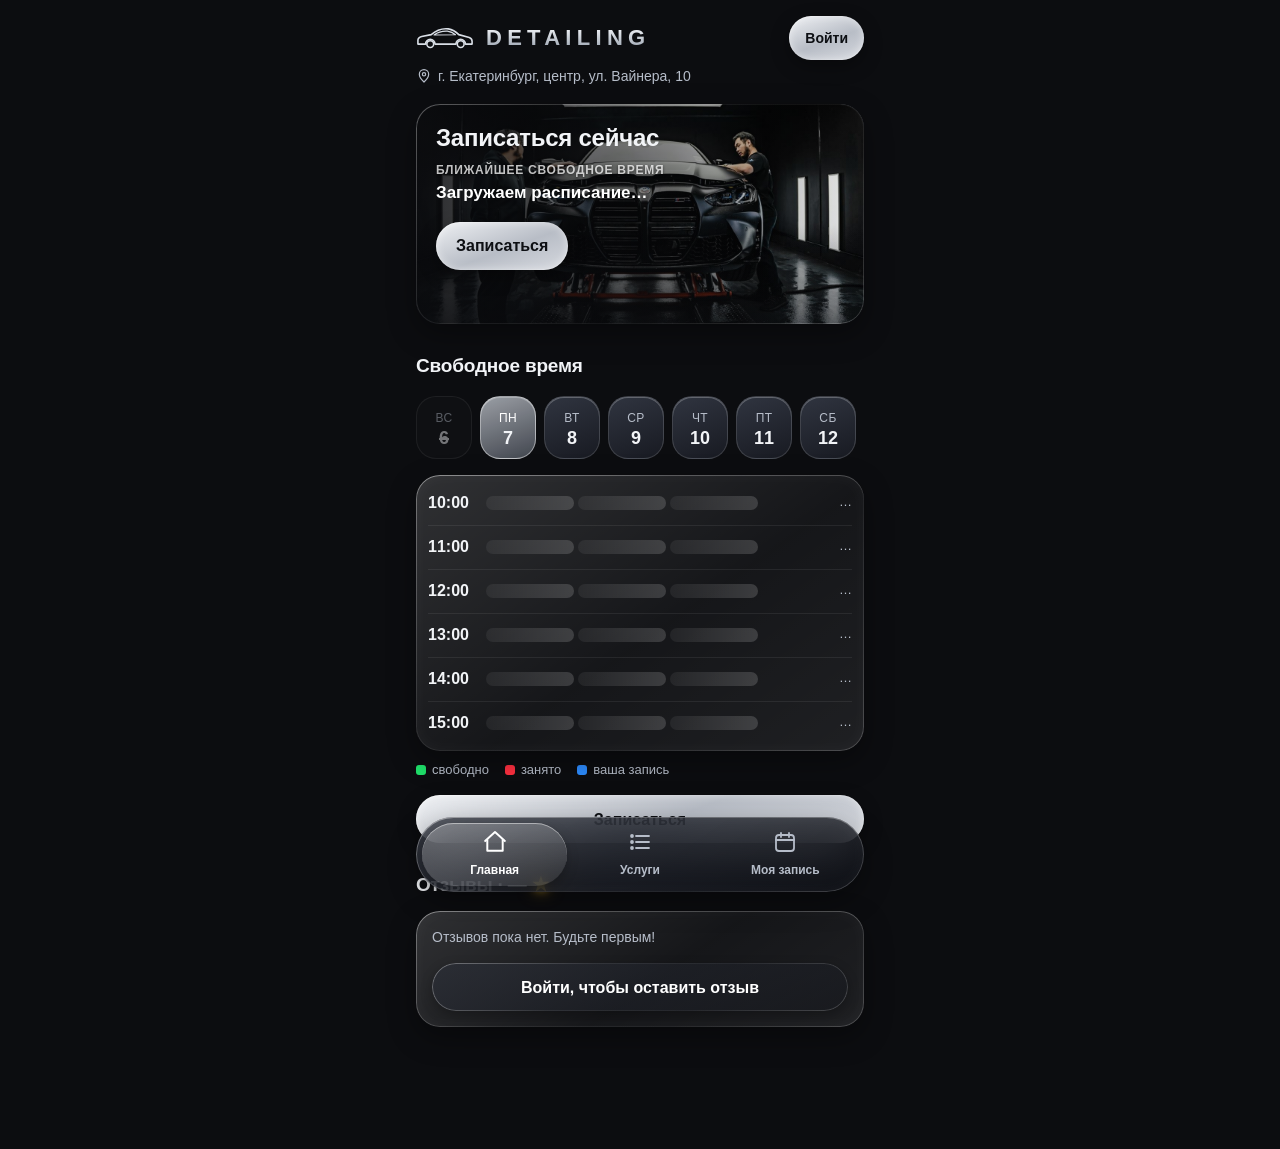
==== commit 18863325: "Нейтральный знак и название вместо логотипа" ====
--- a/index.html
+++ b/index.html
@@ -8,12 +8,12 @@
 <meta name="apple-mobile-web-app-capable" content="yes">
 <meta name="mobile-web-app-capable" content="yes">
 <meta name="apple-mobile-web-app-status-bar-style" content="black-translucent">
-<meta name="apple-mobile-web-app-title" content="GML Detailing">
-<title>GML Detailing</title>
+<meta name="apple-mobile-web-app-title" content="Детейлинг">
+<title>Детейлинг-центр — онлайн-запись</title>
 <link rel="manifest" href="manifest.json">
-<link rel="icon" href="icon-192.png">
-<link rel="apple-touch-icon" href="apple-touch-icon.png">
-<link rel="stylesheet" href="styles.css?v=20261010024042">
+<link rel="icon" href="icon-car-192.png">
+<link rel="apple-touch-icon" href="icon-car-180.png">
+<link rel="stylesheet" href="styles.css?v=20261010154030">
 </head>
 <body data-tab="home">
 <div class="bg"></div>
@@ -26,8 +26,8 @@
 <div id="sheet" class="sheet" hidden></div>
 <div id="toast" class="toast" role="status" aria-live="polite" hidden></div>
 <script src="supabase.js"></script>
-<script src="api.js?v=20261010024042"></script>
-<script src="app.js?v=20261010024042"></script>
+<script src="api.js?v=20261010154030"></script>
+<script src="app.js?v=20261010154030"></script>
 <script>
 // офлайн-режим и установка на телефон (работает по https или на localhost)
 if ('serviceWorker' in navigator) navigator.serviceWorker.register('sw.js').catch(() => {});
--- a/styles.css
+++ b/styles.css
@@ -1,4 +1,4 @@
-/* GML Detailing — стили. Тёмный строгий стиль + Liquid Glass на элементах интерфейса.
+/* Детейлинг-центр — стили. Тёмный строгий стиль + Liquid Glass на элементах интерфейса.
    Порядок: токены → основа → стекло → кнопки и поля → разделы страниц → окна → анимации. */
 
 /* ---------- токены ---------- */
@@ -171,6 +171,10 @@
 /* ---------- шапка ---------- */
 .head { display: flex; justify-content: space-between; align-items: flex-start; gap: 12px; margin-bottom: 18px; }
 .logo { display: block; height: 56px; width: auto; max-width: 62vw; filter: drop-shadow(0 2px 8px rgba(0, 0, 0, 0.5)); }
+.brand { display: flex; align-items: center; gap: 12px; min-height: 44px; margin: 0; font-size: 22px; font-weight: 700; letter-spacing: 0.24em; line-height: 1; }
+.brand-mark { width: 58px; height: auto; color: #d9dee6; flex: 0 0 auto; }
+.logo-av .brand-mark { width: 76%; }
+.brand span { background: linear-gradient(180deg, #f4f6f9, #9aa3b0); -webkit-background-clip: text; background-clip: text; color: transparent; }
 .addr { display: flex; gap: 6px; align-items: center; margin-top: 6px; color: var(--text-2); font-size: 14px; }
 .addr a { color: var(--text-2); text-decoration: none; }
 .head > .btn { flex: 0 0 auto; max-width: 40%; overflow: hidden; text-overflow: ellipsis; white-space: nowrap; display: block; line-height: 24px; }
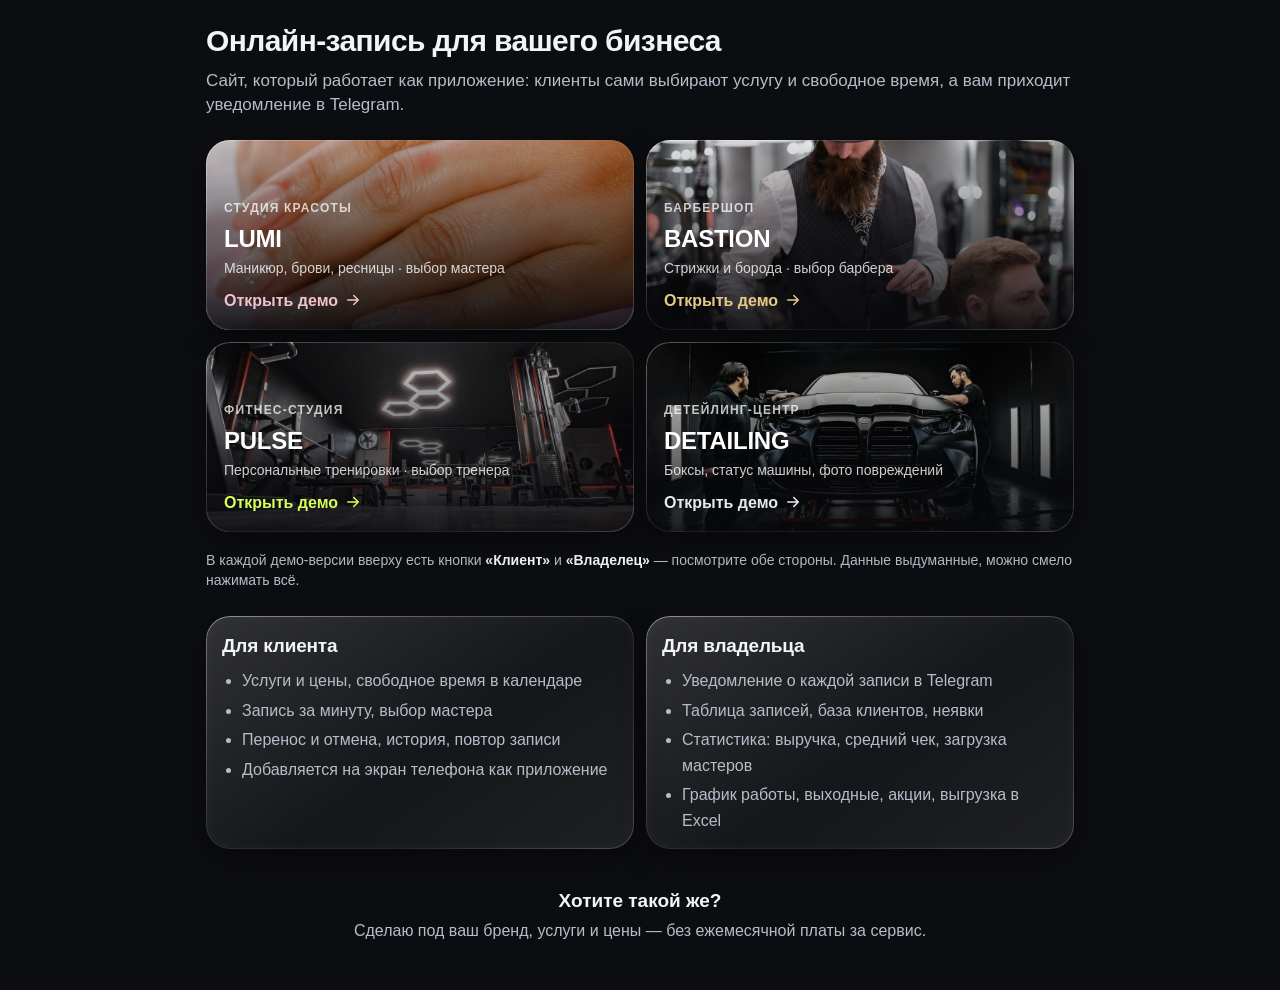
==== commit 59293c88: "Демо для четырёх ниш: салон, барбершоп, фитнес, детейлинг; выбор мастера; главная с демо Co-Authored" ====
--- a/index.html
+++ b/index.html
@@ -5,32 +5,79 @@
 <meta name="viewport" content="width=device-width, initial-scale=1, viewport-fit=cover">
 <meta name="theme-color" content="#0c0d10">
 <meta name="color-scheme" content="dark">
-<meta name="apple-mobile-web-app-capable" content="yes">
-<meta name="mobile-web-app-capable" content="yes">
-<meta name="apple-mobile-web-app-status-bar-style" content="black-translucent">
-<meta name="apple-mobile-web-app-title" content="Детейлинг">
-<title>Детейлинг-центр — онлайн-запись</title>
-<link rel="manifest" href="manifest.json">
+<meta name="description" content="Сайт с онлайн-записью, который работает как приложение: салон красоты, барбершоп, фитнес-студия, детейлинг. Посмотрите демо-версии.">
+<title>Онлайн-запись — демо-версии</title>
 <link rel="icon" href="icon-car-192.png">
-<link rel="apple-touch-icon" href="icon-car-180.png">
-<link rel="stylesheet" href="styles.css?v=20261010154030">
+<link rel="stylesheet" href="styles.css?v=20261020163112">
+<style>
+  /* главная страница с демо-версиями: те же токены и стекло, что у сайтов */
+  .intro { padding: 8px 0 22px; }
+  .intro h1 { font-size: 30px; line-height: 1.15; letter-spacing: -0.02em; }
+  .intro p { margin-top: 10px; color: var(--text-2); font-size: 17px; }
+  .demos { display: grid; gap: 12px; }
+  .demo {
+    position: relative; display: flex; flex-direction: column; justify-content: flex-end; min-height: 190px; padding: 18px;
+    overflow: hidden; color: #fff; text-decoration: none; border-radius: var(--r-card);
+    transition: transform var(--fast) var(--spring);
+  }
+  .demo:active { transform: scale(0.98); }
+  .demo::after { content: ""; position: absolute; inset: 0; z-index: 0; background: var(--img) center / cover no-repeat; }
+  .demo::before { z-index: 2; }
+  .demo > * { position: relative; z-index: 1; }
+  .demo .shade { position: absolute; inset: 0; z-index: 1; background: linear-gradient(0deg, rgba(8, 9, 12, 0.92) 0%, rgba(8, 9, 12, 0.45) 55%, rgba(8, 9, 12, 0.1) 100%); }
+  .demo .kind { font-size: 12px; font-weight: 700; letter-spacing: 0.1em; text-transform: uppercase; color: rgba(255, 255, 255, 0.75); }
+  .demo h2 { margin: 4px 0 2px; font-size: 24px; }
+  .demo .go { display: inline-flex; align-items: center; gap: 6px; margin-top: 10px; font-weight: 700; color: var(--a, #fff); }
+  .demo .go svg { width: 18px; height: 18px; stroke: currentColor; fill: none; stroke-width: 2; stroke-linecap: round; stroke-linejoin: round; }
+  .how { margin-top: 18px; }
+  .how b { color: var(--text); }
+  .feat { margin: 26px 0 0; display: grid; gap: 12px; }
+  .feat h2 { margin: 0 0 8px; }
+  .feat ul { margin: 0; padding-left: 20px; color: var(--text-2); line-height: 1.6; }
+  .feat li + li { margin-top: 4px; }
+  .outro { margin: 26px 0 8px; text-align: center; color: var(--text-2); }
+  .outro b { display: block; font-size: 19px; color: var(--text); margin-bottom: 4px; }
+  #app { padding-bottom: calc(40px + env(safe-area-inset-bottom)); }
+  @media (min-width: 760px) {
+    #app { max-width: 900px; }
+    .demos { grid-template-columns: 1fr 1fr; }
+    .feat { grid-template-columns: 1fr 1fr; }
+  }
+</style>
 </head>
-<body data-tab="home">
+<body>
 <div class="bg"></div>
-<div id="app"><div id="view"></div></div>
-<nav id="tabs" class="tabbar glass"></nav>
-<button id="cart" class="cart-fab glass" data-act="cart" aria-label="Корзина" hidden>
-<svg viewBox="0 0 24 24"><path d="M3 4h2.5l2 11h10.5l2-8H6.5"/><circle cx="9" cy="19.5" r="1.4"/><circle cx="17" cy="19.5" r="1.4"/></svg>
-<span class="badge">0</span>
-</button>
-<div id="sheet" class="sheet" hidden></div>
-<div id="toast" class="toast" role="status" aria-live="polite" hidden></div>
-<script src="supabase.js"></script>
-<script src="api.js?v=20261010154030"></script>
-<script src="app.js?v=20261010154030"></script>
-<script>
-// офлайн-режим и установка на телефон (работает по https или на localhost)
-if ('serviceWorker' in navigator) navigator.serviceWorker.register('sw.js').catch(() => {});
-</script>
+<main id="app">
+  <section class="intro">
+    <h1>Онлайн-запись для вашего бизнеса</h1>
+    <p>Сайт, который работает как приложение: клиенты сами выбирают услугу и свободное время, а вам приходит уведомление в Telegram.</p>
+  </section>
+
+  <div class="demos">
+    <a class="demo glass" href="salon.html" style="--img:url('salon-hero.jpg');--a:#f0c3ca"><span class="shade"></span><span class="kind">Студия красоты</span><h2>LUMI</h2><span class="muted small" style="color:rgba(255,255,255,.8)">Маникюр, брови, ресницы · выбор мастера</span><span class="go">Открыть демо <svg viewBox="0 0 24 24"><path d="M5 12h14M13 6l6 6-6 6"/></svg></span></a>
+    <a class="demo glass" href="barber.html" style="--img:url('barber-hero.jpg');--a:#e8c886"><span class="shade"></span><span class="kind">Барбершоп</span><h2>BASTION</h2><span class="muted small" style="color:rgba(255,255,255,.8)">Стрижки и борода · выбор барбера</span><span class="go">Открыть демо <svg viewBox="0 0 24 24"><path d="M5 12h14M13 6l6 6-6 6"/></svg></span></a>
+    <a class="demo glass" href="fitness.html" style="--img:url('fit-hero.jpg');--a:#d7ff5c"><span class="shade"></span><span class="kind">Фитнес-студия</span><h2>PULSE</h2><span class="muted small" style="color:rgba(255,255,255,.8)">Персональные тренировки · выбор тренера</span><span class="go">Открыть демо <svg viewBox="0 0 24 24"><path d="M5 12h14M13 6l6 6-6 6"/></svg></span></a>
+    <a class="demo glass" href="detailing.html" style="--img:url('hero.jpg?v=2');--a:#e6e9ee"><span class="shade"></span><span class="kind">Детейлинг-центр</span><h2>DETAILING</h2><span class="muted small" style="color:rgba(255,255,255,.8)">Боксы, статус машины, фото повреждений</span><span class="go">Открыть демо <svg viewBox="0 0 24 24"><path d="M5 12h14M13 6l6 6-6 6"/></svg></span></a>
+  </div>
+
+  <p class="muted small how">В каждой демо-версии вверху есть кнопки <b>«Клиент»</b> и <b>«Владелец»</b> — посмотрите обе стороны. Данные выдуманные, можно смело нажимать всё.</p>
+
+  <section class="feat">
+    <div class="card glass"><h2>Для клиента</h2><ul>
+      <li>Услуги и цены, свободное время в календаре</li>
+      <li>Запись за минуту, выбор мастера</li>
+      <li>Перенос и отмена, история, повтор записи</li>
+      <li>Добавляется на экран телефона как приложение</li>
+    </ul></div>
+    <div class="card glass"><h2>Для владельца</h2><ul>
+      <li>Уведомление о каждой записи в Telegram</li>
+      <li>Таблица записей, база клиентов, неявки</li>
+      <li>Статистика: выручка, средний чек, загрузка мастеров</li>
+      <li>График работы, выходные, акции, выгрузка в Excel</li>
+    </ul></div>
+  </section>
+
+  <p class="outro"><b>Хотите такой же?</b>Сделаю под ваш бренд, услуги и цены — без ежемесячной платы за сервис.</p>
+</main>
 </body>
 </html>
--- a/styles.css
+++ b/styles.css
@@ -4,13 +4,15 @@
 /* ---------- токены ---------- */
 :root {
   color-scheme: dark;
+  --scheme: dark;
 
   /* цвета */
   --bg: #0c0d10;
+  --bg-top: #111318;
   --text: #f2f4f7;
   --text-2: #b6bdc9;      /* второстепенный текст: контраст с фоном выше 4.5:1 */
   --text-3: #8f97a5;      /* подписи и служебный текст */
-  --silver: #d9dde4;
+  --silver: #d9dde4;      /* акцентный цвет темы */
   --green: #2fd36b;
   --red: #ff3b4a;
   --red-soft: #ff8a94;
@@ -18,10 +20,57 @@
   --blue: #2d8cff;
   --gold: #ffd23f;
   --line: rgba(255, 255, 255, 0.09);
+  --tint: 255, 255, 255;  /* основа тонких линий и подложек (r, g, b) */
+  --focus: rgba(255, 255, 255, 0.85);
+  --dim: rgba(5, 7, 10, 0.62);
+
+  /* акцент: главные кнопки, выбранные даты и фильтры */
+  --accent-ink: #0d0f13;
+  --accent-fill: linear-gradient(160deg, #eef0f3, #b8bdc6 55%, #d6d9df);
+  --accent-fill-2: linear-gradient(160deg, #eef0f3, #b8bdc6);
+  --accent-shadow: inset 0 0 8px rgba(255, 255, 255, 0.5), 0 6px 18px rgba(0, 0, 0, 0.35);
+  --sel: linear-gradient(160deg, rgba(215, 220, 228, 0.7), rgba(120, 128, 142, 0.5));
+  --sel-soft: linear-gradient(160deg, rgba(215, 220, 228, 0.55), rgba(120, 128, 142, 0.4));
+  --sel-border: rgba(255, 255, 255, 0.45);
+  --sel-ink: #fff;
+
+  /* поверхности */
+  --btn-ink: #fff;
+  --btn-fill: linear-gradient(160deg, rgba(44, 48, 58, 0.6), rgba(20, 22, 28, 0.5));
+  --btn-shadow: 0 4px 12px rgba(0, 0, 0, 0.28);
+  --date-fill: linear-gradient(160deg, rgba(60, 66, 80, 0.75), rgba(28, 31, 40, 0.75));
+  --date-inset: inset 0 1px 0 rgba(255, 255, 255, 0.25);
+  --field-fill: rgba(0, 0, 0, 0.38);
+  --field-inset: inset 0 1px 3px rgba(0, 0, 0, 0.3);
+  --float-fill: linear-gradient(160deg, rgba(56, 66, 90, 0.6), rgba(18, 21, 30, 0.82));
+  --menu-fill: linear-gradient(160deg, rgba(56, 66, 90, 0.75), rgba(18, 21, 30, 0.9));
+  --tabbar-fill: linear-gradient(145deg, rgba(40, 44, 54, 0.72), rgba(16, 18, 24, 0.78));
+  --tab-ind-fill: linear-gradient(160deg, rgba(255, 255, 255, 0.28), rgba(255, 255, 255, 0.08));
+  --toast-fill: rgba(36, 41, 52, 0.94);
+  --toast-ink: #f2f4f7;
+  --pick-fill: #050506;
+  --pick-ring: linear-gradient(135deg, rgba(255, 255, 255, 0.75), rgba(255, 255, 255, 0.3));
+  --x-fill: #2a2e37;
+  --logo-bg: #0c0d10;
+  --brand-ink: linear-gradient(180deg, #f4f6f9, #9aa3b0);
+  --brand-mark: #d9dee6;
+  --promo-tag: #e2c48c;
+  --ok-ink: #8fe8ae;
+  --warn-ink: #ffd27a;
+  --danger-ink: #ffe3e5;
+  --danger-fill: linear-gradient(160deg, rgba(255, 70, 85, 0.4), rgba(190, 25, 45, 0.3));
+
+  /* плашка «Записаться сейчас» */
+  --hero-fill: linear-gradient(160deg, #2a2d33, #121317);
+  --hero-shade: 10, 11, 14;
+  --hero-ink: #fff;
+  --hero-ink-2: rgba(255, 255, 255, 0.75);
+  --hero-text-shadow: 0 1px 3px rgba(0, 0, 0, 0.6);
 
   /* стекло */
   --glass-fill: linear-gradient(145deg, rgba(255, 255, 255, 0.15), rgba(255, 255, 255, 0.04) 55%, rgba(255, 255, 255, 0.08));
   --ring: linear-gradient(135deg, rgba(255, 255, 255, 0.34), rgba(255, 255, 255, 0.08) 35%, rgba(255, 255, 255, 0.05) 65%, rgba(255, 255, 255, 0.2));
+  --glass-shadow: inset 0 1px 0 rgba(255, 255, 255, 0.18), inset 0 0 18px rgba(255, 255, 255, 0.04), 0 10px 28px rgba(0, 0, 0, 0.35);
 
   /* формы и отступы (шаг 4/8) */
   --r-card: 24px;
@@ -50,7 +99,7 @@
 /* ровный тёмный фон на всю высоту экрана */
 .bg {
   position: fixed; top: 0; left: 0; width: 100%; height: 100vh; height: 100lvh; z-index: -1;
-  background: linear-gradient(180deg, #111318 0%, #0c0d10 100%);
+  background: linear-gradient(180deg, var(--bg-top) 0%, var(--bg) 100%);
 }
 #app {
   max-width: 480px; margin: 0 auto;
@@ -77,7 +126,7 @@
 
 /* видимая рамка фокуса — только при управлении с клавиатуры */
 :focus { outline: none; }
-:focus-visible { outline: 2px solid rgba(255, 255, 255, 0.85); outline-offset: 3px; }
+:focus-visible { outline: 2px solid var(--focus); outline-offset: 3px; }
 .btn:focus-visible, .date:focus-visible, .tab:focus-visible { outline-offset: 2px; }
 
 /* ---------- стекло (только элементы интерфейса) ---------- */
@@ -85,7 +134,7 @@
   position: relative;
   background: var(--glass-fill);
   border-radius: var(--r-card);
-  box-shadow: inset 0 1px 0 rgba(255, 255, 255, 0.18), inset 0 0 18px rgba(255, 255, 255, 0.04), 0 10px 28px rgba(0, 0, 0, 0.35);
+  box-shadow: var(--glass-shadow);
 }
 /* Размытие фона — только у того, что плавает поверх прокручиваемого содержимого.
    У карточек на ровном фоне оно незаметно, но на телефоне при прокрутке давало полосу снизу. */
@@ -106,10 +155,10 @@
 .btn {
   position: relative; appearance: none; border: 0; cursor: pointer;
   min-height: 48px; padding: 12px 20px; border-radius: var(--r-pill);
-  font: inherit; font-size: 16px; font-weight: 600; color: #fff;
-  background: linear-gradient(160deg, rgba(44, 48, 58, 0.6), rgba(20, 22, 28, 0.5));
+  font: inherit; font-size: 16px; font-weight: 600; color: var(--btn-ink);
+  background: var(--btn-fill);
   backdrop-filter: blur(20px) saturate(200%); -webkit-backdrop-filter: blur(20px) saturate(200%);
-  box-shadow: 0 4px 12px rgba(0, 0, 0, 0.28);
+  box-shadow: var(--btn-shadow);
   display: inline-flex; align-items: center; justify-content: center; gap: 8px;
   text-decoration: none; text-align: center;
   transition: transform var(--fast) var(--spring), background var(--mid) ease, opacity var(--fast) ease;
@@ -122,20 +171,20 @@
 .glass .btn { backdrop-filter: none; -webkit-backdrop-filter: none; }
 
 .btn.primary {
-  color: #0d0f13; font-weight: 700;
-  background: linear-gradient(160deg, #eef0f3, #b8bdc6 55%, #d6d9df);
-  box-shadow: inset 0 0 8px rgba(255, 255, 255, 0.5), 0 6px 18px rgba(0, 0, 0, 0.35);
-}
-.btn.primary:disabled { color: rgba(13, 15, 19, 0.6); }
+  color: var(--accent-ink); font-weight: 700;
+  background: var(--accent-fill);
+  box-shadow: var(--accent-shadow);
+}
+.btn.primary:disabled { color: var(--accent-ink); }
 .btn.pay {
   color: #04210f; font-weight: 700;
   background: linear-gradient(160deg, #3ee37e, #12a853);
   box-shadow: inset 0 0 12px rgba(255, 255, 255, 0.3), 0 6px 18px rgba(18, 168, 83, 0.4);
 }
 .btn.pay::before { background: linear-gradient(135deg, rgba(220, 255, 235, 0.55), rgba(220, 255, 235, 0.15)); }
-.btn.danger { color: #ffe3e5; background: linear-gradient(160deg, rgba(255, 70, 85, 0.4), rgba(190, 25, 45, 0.3)); }
+.btn.danger { color: var(--danger-ink); background: var(--danger-fill); }
 .btn.danger::before { display: none; }
-.btn.in-cart { color: #b9f5cf; background: linear-gradient(160deg, rgba(47, 211, 107, 0.32), rgba(18, 168, 83, 0.22)); }
+.btn.in-cart { color: var(--ok-ink); background: linear-gradient(160deg, rgba(47, 211, 107, 0.32), rgba(18, 168, 83, 0.22)); }
 .btn.in-cart::before { background: linear-gradient(135deg, rgba(160, 240, 190, 0.5), rgba(160, 240, 190, 0.12)); }
 
 /* текстовые кнопки-ссылки: крупная зона нажатия без фона */
@@ -152,15 +201,15 @@
 input[type=text], input[type=tel], input[type=password], textarea {
   width: 100%; min-height: 48px; padding: 13px 16px; border-radius: var(--r-field);
   font: inherit; font-size: 16px; /* не меньше 16px — иначе iPhone приближает страницу при вводе */
-  color: var(--text); background: rgba(255, 255, 255, 0.06);
-  border: 1px solid rgba(255, 255, 255, 0.16);
-  box-shadow: inset 0 1px 3px rgba(0, 0, 0, 0.3);
+  color: var(--text); background: rgba(var(--tint), 0.06);
+  border: 1px solid rgba(var(--tint), 0.16);
+  box-shadow: var(--field-inset);
   transition: border-color var(--fast) ease, box-shadow var(--fast) ease;
 }
 textarea { resize: vertical; }
-.glass input[type=text], .glass input[type=tel], .glass input[type=password], .glass textarea { background: rgba(0, 0, 0, 0.38); color: #fff; }
+.glass input[type=text], .glass input[type=tel], .glass input[type=password], .glass textarea { background: var(--field-fill); color: var(--text); }
 input::placeholder, textarea::placeholder { color: var(--text-3); }
-input:focus, textarea:focus { border-color: rgba(255, 255, 255, 0.55); box-shadow: inset 0 1px 3px rgba(0, 0, 0, 0.3), 0 0 0 3px rgba(255, 255, 255, 0.08); outline: none; }
+input:focus, textarea:focus { border-color: rgba(var(--tint), 0.55); box-shadow: var(--field-inset), 0 0 0 3px rgba(var(--tint), 0.08); outline: none; }
 label.field { display: block; margin-bottom: 14px; }
 label.field > span { display: block; margin-bottom: 6px; color: var(--text-2); font-size: 14px; font-weight: 500; }
 /* ошибки рядом с полем */
@@ -172,37 +221,37 @@
 .head { display: flex; justify-content: space-between; align-items: flex-start; gap: 12px; margin-bottom: 18px; }
 .logo { display: block; height: 56px; width: auto; max-width: 62vw; filter: drop-shadow(0 2px 8px rgba(0, 0, 0, 0.5)); }
 .brand { display: flex; align-items: center; gap: 12px; min-height: 44px; margin: 0; font-size: 22px; font-weight: 700; letter-spacing: 0.24em; line-height: 1; }
-.brand-mark { width: 58px; height: auto; color: #d9dee6; flex: 0 0 auto; }
+.brand-mark { width: 58px; height: auto; color: var(--brand-mark); flex: 0 0 auto; }
 .logo-av .brand-mark { width: 76%; }
-.brand span { background: linear-gradient(180deg, #f4f6f9, #9aa3b0); -webkit-background-clip: text; background-clip: text; color: transparent; }
+.brand span { background: var(--brand-ink); -webkit-background-clip: text; background-clip: text; color: transparent; }
 .addr { display: flex; gap: 6px; align-items: center; margin-top: 6px; color: var(--text-2); font-size: 14px; }
 .addr a { color: var(--text-2); text-decoration: none; }
 .head > .btn { flex: 0 0 auto; max-width: 40%; overflow: hidden; text-overflow: ellipsis; white-space: nowrap; display: block; line-height: 24px; }
 
 /* ---------- плашка «Записаться сейчас» ---------- */
-.hero { min-height: 220px; margin-bottom: 16px; overflow: hidden; cursor: pointer; background: linear-gradient(160deg, #2a2d33, #121317); transition: transform var(--fast) var(--spring); }
+.hero { min-height: 220px; margin-bottom: 16px; overflow: hidden; cursor: pointer; background: var(--hero-fill); transition: transform var(--fast) var(--spring); }
 .hero:active { transform: scale(0.98); }
 .hero::after {
   content: ""; position: absolute; inset: 0; z-index: 0; border-radius: inherit;
   background:
-    linear-gradient(90deg, rgba(10, 11, 14, 0.88) 0%, rgba(10, 11, 14, 0.5) 48%, rgba(10, 11, 14, 0.05) 100%),
-    linear-gradient(0deg, rgba(10, 11, 14, 0.55) 0%, rgba(10, 11, 14, 0) 45%),
-    url("hero.jpg?v=2") 70% 60% / cover no-repeat;
+    linear-gradient(90deg, rgba(var(--hero-shade), 0.88) 0%, rgba(var(--hero-shade), 0.5) 48%, rgba(var(--hero-shade), 0.05) 100%),
+    linear-gradient(0deg, rgba(var(--hero-shade), 0.55) 0%, rgba(var(--hero-shade), 0) 45%),
+    var(--hero-img, url("hero.jpg?v=2")) var(--hero-pos, 70% 60%) / cover no-repeat;
 }
 .hero::before { z-index: 2; }
 .hero-text { position: relative; z-index: 1; padding: 20px; max-width: 66%; display: flex; flex-direction: column; }
-.hero-text h2 { margin: 0 0 10px; font-size: 24px; line-height: 1.15; }
-.hero-label { font-size: 12px; font-weight: 600; letter-spacing: 0.06em; text-transform: uppercase; color: rgba(255, 255, 255, 0.75); text-shadow: 0 1px 3px rgba(0, 0, 0, 0.6); }
-.hero-time { font-size: 17px; font-weight: 700; color: #fff; margin-top: 2px; }
+.hero-text h2 { margin: 0 0 10px; font-size: 24px; line-height: 1.15; color: var(--hero-ink); }
+.hero-label { font-size: 12px; font-weight: 600; letter-spacing: 0.06em; text-transform: uppercase; color: var(--hero-ink-2); text-shadow: var(--hero-text-shadow); }
+.hero-time { font-size: 17px; font-weight: 700; color: var(--hero-ink); margin-top: 2px; }
 .hero-text .btn { align-self: flex-start; margin-top: 16px; transition: none; }
 
 /* ---------- акция и панель владельца ---------- */
 .promo { padding: var(--gap); margin-bottom: 16px; }
-.promo .tag { color: #e2c48c; font-size: 12px; font-weight: 700; letter-spacing: 0.08em; }
+.promo .tag { color: var(--promo-tag); font-size: 12px; font-weight: 700; letter-spacing: 0.08em; }
 .owner { padding: var(--gap); margin-bottom: 16px; }
 .owner .row { gap: 12px; }
 .owner .row + .row { margin-top: 10px; }
-.owner .row > span { flex: 0 0 auto; color: #e6e8ec; }
+.owner .row > span { flex: 0 0 auto; color: var(--text); }
 .owner input[data-act="promo-text"] { flex: 1; width: auto !important; min-width: 0; }
 
 /* ---------- лента дат ---------- */
@@ -214,23 +263,23 @@
 .date {
   flex: 0 0 auto; min-width: 56px; min-height: 60px; padding: 8px 6px; text-align: center; cursor: pointer;
   appearance: none; -webkit-appearance: none; user-select: none; -webkit-user-select: none;
-  border-radius: 20px; border: 1px solid rgba(255, 255, 255, 0.14); color: var(--text); font: inherit;
-  background: linear-gradient(160deg, rgba(60, 66, 80, 0.75), rgba(28, 31, 40, 0.75));
-  box-shadow: inset 0 1px 0 rgba(255, 255, 255, 0.25);
+  border-radius: 20px; border: 1px solid rgba(var(--tint), 0.14); color: var(--text); font: inherit;
+  background: var(--date-fill);
+  box-shadow: var(--date-inset);
   transition: transform var(--fast) var(--spring), background var(--mid) ease, border-color var(--mid) ease;
 }
 .date b { display: block; font-size: 18px; line-height: 1.2; }
 .date span { font-size: 12px; color: var(--text-2); text-transform: uppercase; letter-spacing: 0.03em; }
-.date.on { background: linear-gradient(160deg, rgba(215, 220, 228, 0.7), rgba(120, 128, 142, 0.5)); border-color: rgba(255, 255, 255, 0.45); animation: pop 0.4s var(--spring); }
-.date.on span { color: #fff; }
+.date.on { color: var(--sel-ink); background: var(--sel); border-color: var(--sel-border); animation: pop 0.4s var(--spring); }
+.date.on span { color: var(--sel-ink); }
 .date:active { transform: scale(0.93); }
 
 /* ---------- календарь-полоски ---------- */
 .slots { padding: 6px 12px; }
 .slot { display: grid; grid-template-columns: 48px 1fr 84px; gap: 10px; align-items: center; min-height: var(--tap); padding: 6px 0; }
-.slot + .slot { border-top: 1px solid rgba(255, 255, 255, 0.07); }
+.slot + .slot { border-top: 1px solid rgba(var(--tint), 0.07); }
 .slot.free { cursor: pointer; border-radius: 14px; margin: 0 -8px; padding-left: 8px; padding-right: 8px; transition: transform var(--fast) var(--spring), background var(--fast) ease; }
-.slot.free:active { transform: scale(0.98); background: rgba(255, 255, 255, 0.1); }
+.slot.free:active { transform: scale(0.98); background: rgba(var(--tint), 0.1); }
 .slot .t { font-weight: 600; }
 .slot .s { text-align: right; font-size: 13px; color: var(--text-2); }
 .bar { display: flex; gap: 4px; }
@@ -239,7 +288,7 @@
 .bar i.hold { background: repeating-linear-gradient(135deg, #ff3040 0 6px, #b3202c 6px 12px); box-shadow: 0 0 10px rgba(255, 48, 64, 0.45), inset 0 1px 0 rgba(255, 255, 255, 0.4); }
 .bar i.mine { background: var(--blue); box-shadow: 0 0 10px rgba(45, 140, 255, 0.55), inset 0 1px 0 rgba(255, 255, 255, 0.5); }
 /* загрузка: серые мерцающие полоски */
-.bar.sk i { background: linear-gradient(90deg, rgba(255, 255, 255, 0.06), rgba(255, 255, 255, 0.16), rgba(255, 255, 255, 0.06)) 0 0 / 200% 100%; box-shadow: none; animation: shimmer 1.4s linear infinite; }
+.bar.sk i { background: linear-gradient(90deg, rgba(var(--tint), 0.06), rgba(var(--tint), 0.16), rgba(var(--tint), 0.06)) 0 0 / 200% 100%; box-shadow: none; animation: shimmer 1.4s linear infinite; }
 .slots.anim .bar i { animation: grow 0.5s var(--ease) both; transform-origin: left; }
 .legend { display: flex; gap: 16px; margin-top: 10px; font-size: 13px; color: var(--text-2); flex-wrap: wrap; }
 .legend i { display: inline-block; width: 10px; height: 10px; border-radius: 3px; margin-right: 6px; vertical-align: -1px; }
@@ -250,7 +299,7 @@
 .svc-img { height: 160px; margin: -4px -4px 14px; border-radius: 18px; overflow: hidden; background: rgba(0, 0, 0, 0.35); box-shadow: inset 0 0 0 1px rgba(255, 255, 255, 0.1); }
 .svc-img img { display: block; width: 100%; height: 100%; object-fit: cover; }
 .svc.is-hidden { opacity: 0.6; }
-.hidden-tag { font-size: 12px; font-weight: 600; color: #e2c48c; border: 1px solid rgba(226, 196, 140, 0.5); border-radius: var(--r-pill); padding: 1px 8px; margin-left: 6px; vertical-align: middle; }
+.hidden-tag { font-size: 12px; font-weight: 600; color: var(--promo-tag); border: 1px solid currentColor; border-radius: var(--r-pill); padding: 1px 8px; margin-left: 6px; vertical-align: middle; }
 .svc-tools { display: flex; align-items: center; gap: 10px; flex-wrap: wrap; }
 .svc-tools .cancel-link { margin-left: auto; }
 /* окно услуги у владельца */
@@ -261,7 +310,7 @@
 /* ---------- корзина ---------- */
 .cart-fab {
   position: fixed; z-index: 6; right: 16px; bottom: calc(96px + env(safe-area-inset-bottom));
-  width: 58px; height: 58px; border-radius: 50%; border: 0; padding: 0; cursor: pointer; color: #fff;
+  width: 58px; height: 58px; border-radius: 50%; border: 0; padding: 0; cursor: pointer; color: var(--text);
   display: grid; place-items: center; transition: bottom var(--mid) var(--ease), transform var(--fast) var(--spring);
 }
 .cart-fab[hidden] { display: none; }
@@ -285,14 +334,14 @@
   font: inherit; font-size: 12px; font-weight: 600; color: var(--text-2); transition: color var(--mid) ease;
 }
 .tab svg { width: 24px; height: 24px; stroke: currentColor; fill: none; stroke-width: 1.8; stroke-linecap: round; stroke-linejoin: round; transition: transform 0.35s var(--spring); }
-.tab.on { color: #fff; }
+.tab.on { color: var(--text); }
 .tab.on svg { transform: scale(1.1); }
 .tab .dot { position: relative; }
 .tab .dot::after { content: ""; position: absolute; top: -1px; right: -3px; width: 8px; height: 8px; border-radius: 50%; background: var(--amber); }
 /* ползунок под активной вкладкой */
 .tab-ind {
   position: absolute; z-index: 0; top: 6px; bottom: 6px; left: 6px; width: calc((100% - 12px) / 3); border-radius: var(--r-pill);
-  background: linear-gradient(160deg, rgba(255, 255, 255, 0.28), rgba(255, 255, 255, 0.08));
+  background: var(--tab-ind-fill);
   box-shadow: inset 0 1px 0 rgba(255, 255, 255, 0.45), 0 4px 12px rgba(0, 0, 0, 0.25);
   transition: transform var(--slow) cubic-bezier(0.3, 1.25, 0.5, 1);
 }
@@ -307,31 +356,31 @@
 .dots i { width: 6px; height: 6px; border-radius: 50%; background: #000; animation: dot-white 3s steps(1, end) infinite; }
 .dots i:nth-child(2) { animation-delay: -2s; }
 .dots i:nth-child(3) { animation-delay: -1s; }
-.lines { margin-top: 14px; border-top: 1px solid rgba(255, 255, 255, 0.1); padding-top: 10px; }
+.lines { margin-top: 14px; border-top: 1px solid rgba(var(--tint), 0.1); padding-top: 10px; }
 .lines .row { padding: 4px 0; font-size: 15px; }
 .lines .total { font-weight: 700; margin-top: 6px; font-size: 16px; }
 .upfront { margin-top: 14px; display: flex; flex-direction: column; gap: 10px; }
 .card-foot { display: flex; justify-content: space-between; align-items: center; gap: 10px; margin-top: 10px; }
-.paid { padding: 12px 16px; text-align: center; font-size: 16px; font-weight: 700; color: #8fe8ae; text-shadow: 0 0 12px rgba(80, 220, 130, 0.5); }
+.paid { padding: 12px 16px; text-align: center; font-size: 16px; font-weight: 700; color: var(--ok-ink); text-shadow: var(--ok-glow, 0 0 12px rgba(80, 220, 130, 0.5)); }
 .summary .meta:first-child { margin-top: 0; }
 
 /* ---------- таблица записей владельца ---------- */
 .table-wrap { padding: 4px 0; overflow-x: auto; }
 .otable { width: 100%; border-collapse: collapse; font-size: 14px; }
 .otable th { text-align: left; font-weight: 600; color: var(--text-3); font-size: 12px; text-transform: uppercase; letter-spacing: 0.04em; padding: 10px 12px 8px; }
-.otable td { padding: 12px; border-top: 1px solid rgba(255, 255, 255, 0.07); vertical-align: top; line-height: 1.4; }
+.otable td { padding: 12px; border-top: 1px solid rgba(var(--tint), 0.07); vertical-align: top; line-height: 1.4; }
 .otable .num { text-align: right; white-space: nowrap; }
 .otable tbody tr { cursor: pointer; transition: background var(--fast) ease; }
-.otable tbody tr:active { background: rgba(255, 255, 255, 0.08); }
+.otable tbody tr:active { background: rgba(var(--tint), 0.08); }
 .otable tr.dim td { opacity: 0.55; }
 .otable .status { font-size: 12px; padding: 3px 9px; white-space: nowrap; }
-.paid-mark { font-size: 12px; color: #8fe8ae; }
+.paid-mark { font-size: 12px; color: var(--ok-ink); }
 /* красный мигающий кружок: до начала записи не больше 30 минут */
 .soon-dot { display: inline-block; width: 10px; height: 10px; margin-left: 8px; border-radius: 50%; background: #ff3040; box-shadow: 0 0 8px #ff3040; vertical-align: middle; animation: blink 1s ease-in-out infinite; }
 .soon-dot[hidden] { display: none; }
 
 /* ---------- отзывы ---------- */
-.review + .review { margin-top: 14px; padding-top: 14px; border-top: 1px solid rgba(255, 255, 255, 0.08); }
+.review + .review { margin-top: 14px; padding-top: 14px; border-top: 1px solid rgba(var(--tint), 0.08); }
 .rv-head { display: flex; align-items: center; gap: 12px; }
 .avatar { width: 40px; height: 40px; flex: 0 0 auto; border-radius: 50%; display: grid; place-items: center; font-weight: 700; color: #0d0f13; background: linear-gradient(160deg, #eef0f3, #9aa1ac); }
 .rv-who { flex: 1; min-width: 0; display: flex; flex-direction: column; }
@@ -340,11 +389,11 @@
 .stars { color: var(--gold); letter-spacing: 2px; white-space: nowrap; text-shadow: 0 0 6px rgba(255, 205, 60, 0.9), 0 0 16px rgba(255, 170, 0, 0.6); animation: shine 2.6s ease-in-out infinite; }
 .gold { color: var(--gold); text-shadow: 0 0 8px rgba(255, 205, 60, 0.95), 0 0 18px rgba(255, 170, 0, 0.7); }
 .rate { display: flex; gap: 2px; margin-bottom: 10px; }
-.rate button { appearance: none; border: 0; background: none; cursor: pointer; width: var(--tap); height: var(--tap); padding: 0; font-size: 30px; line-height: 1; color: rgba(255, 255, 255, 0.25); transition: transform var(--fast) var(--spring); }
+.rate button { appearance: none; border: 0; background: none; cursor: pointer; width: var(--tap); height: var(--tap); padding: 0; font-size: 30px; line-height: 1; color: rgba(var(--tint), 0.25); transition: transform var(--fast) var(--spring); }
 .rate button:active { transform: scale(0.85); }
 .rate button.on { color: var(--gold); text-shadow: 0 0 8px rgba(255, 205, 60, 0.95), 0 0 20px rgba(255, 170, 0, 0.7); }
-.reply { margin-top: 10px; padding: 10px 12px; border-radius: 14px; background: rgba(255, 255, 255, 0.06); border-left: 3px solid rgba(220, 224, 232, 0.6); }
-.reply b { font-size: 13px; color: #d8dbe2; }
+.reply { margin-top: 10px; padding: 10px 12px; border-radius: 14px; background: rgba(var(--tint), 0.06); border-left: 3px solid var(--silver); }
+.reply b { font-size: 13px; color: var(--text); }
 .reply p { margin-top: 2px; font-size: 15px; }
 
 /* ---------- плашка «добавить на главный экран» ---------- */
@@ -355,46 +404,46 @@
 .install-text p { margin-top: 3px; }
 /* крестик в углу: видимый кружок 26px, зона нажатия 44px */
 .install-x { position: absolute; top: -14px; right: -14px; z-index: 3; width: var(--tap); height: var(--tap); padding: 0; border: 0; background: none; cursor: pointer; display: grid; place-items: center; }
-.install-x span { width: 26px; height: 26px; border-radius: 50%; display: grid; place-items: center; font-size: 18px; line-height: 1; color: var(--text); background: #2a2e37; box-shadow: 0 2px 8px rgba(0, 0, 0, 0.4), inset 0 0 0 1px rgba(255, 255, 255, 0.18); }
+.install-x span { width: 26px; height: 26px; border-radius: 50%; display: grid; place-items: center; font-size: 18px; line-height: 1; color: var(--text); background: var(--x-fill); box-shadow: 0 2px 8px rgba(0, 0, 0, 0.4), inset 0 0 0 1px rgba(var(--tint), 0.18); }
 .install-x:active span { transform: scale(0.9); }
 .steps-list { margin: 0; padding-left: 20px; line-height: 1.6; }
 .steps-list li + li { margin-top: 6px; }
 
 /* ---------- окна снизу (запись, вход, владелец) ---------- */
-.sheet { position: fixed; inset: 0; z-index: 10; background: rgba(5, 7, 10, 0.62); display: flex; align-items: flex-end; justify-content: center; }
+.sheet { position: fixed; inset: 0; z-index: 10; background: var(--dim); display: flex; align-items: flex-end; justify-content: center; }
 .sheet[hidden], .toast[hidden] { display: none; }
 .panel.glass {
   width: 100%; max-width: 480px; max-height: 92vh; overflow-y: auto; overscroll-behavior: contain;
   padding: 30px 16px calc(20px + env(safe-area-inset-bottom)); border-radius: 32px 32px 0 0;
   /* «ручка» сверху окна */
   background:
-    linear-gradient(rgba(255, 255, 255, 0.35), rgba(255, 255, 255, 0.35)) center 10px / 40px 5px no-repeat,
-    linear-gradient(160deg, rgba(56, 66, 90, 0.6), rgba(18, 21, 30, 0.82));
+    linear-gradient(rgba(var(--tint), 0.35), rgba(var(--tint), 0.35)) center 10px / 40px 5px no-repeat,
+    var(--float-fill);
 }
 .steps { display: flex; gap: 6px; margin: 0 0 16px; }
-.steps i { flex: 1; height: 4px; border-radius: 2px; background: rgba(255, 255, 255, 0.15); transition: background var(--mid) ease; }
+.steps i { flex: 1; height: 4px; border-radius: 2px; background: rgba(var(--tint), 0.15); transition: background var(--mid) ease; }
 .steps i.on { background: var(--silver); }
 .actions { display: flex; gap: 10px; margin-top: 16px; }
 .actions .btn { flex: 1; }
 .sheet .card .row { padding: 4px 0; }
 /* шаг 1: услуги на чёрных плашках */
-.pick.glass { display: flex; gap: 12px; align-items: center; min-height: 56px; padding: 12px 14px; margin-bottom: 8px; cursor: pointer; border-radius: 20px; background: #050506; backdrop-filter: none; -webkit-backdrop-filter: none; box-shadow: none; transition: transform var(--fast) var(--spring); }
+.pick.glass { display: flex; gap: 12px; align-items: center; min-height: 56px; padding: 12px 14px; margin-bottom: 8px; cursor: pointer; border-radius: 20px; background: var(--pick-fill); backdrop-filter: none; -webkit-backdrop-filter: none; box-shadow: none; transition: transform var(--fast) var(--spring); }
 .pick:active { transform: scale(0.98); }
-.pick.on::before { background: linear-gradient(135deg, rgba(255, 255, 255, 0.75), rgba(255, 255, 255, 0.3)); }
+.pick.on::before { background: var(--pick-ring); }
 .pick .chk { width: 24px; height: 24px; border-radius: 8px; border: 1.5px solid var(--text-3); flex: 0 0 auto; display: grid; place-items: center; font-size: 14px; }
-.pick.on .chk { background: var(--silver); border-color: var(--silver); color: #0b0d11; animation: pop 0.35s var(--spring); }
+.pick.on .chk { background: var(--silver); border-color: var(--silver); color: var(--accent-ink); animation: pop 0.35s var(--spring); }
 .panel .pick.on .chk, .panel .date.on, .panel .hours .btn.on { animation: none; }
 .hours { display: grid; grid-template-columns: repeat(4, 1fr); gap: 8px; }
 .hours .btn { padding: 10px 0; font-size: 15px; }
-.hours .btn.on { background: linear-gradient(160deg, rgba(215, 220, 228, 0.55), rgba(120, 128, 142, 0.4)); }
+.hours .btn.on { color: var(--sel-ink); background: var(--sel-soft); }
 .auth-switch { text-align: center; margin-top: 18px; color: var(--text-2); font-size: 15px; }
-.auth-switch a { color: #fff; font-weight: 600; text-decoration: none; display: inline-block; padding: 10px 4px; }
+.auth-switch a { color: var(--text); font-weight: 600; text-decoration: none; display: inline-block; padding: 10px 4px; }
 
 /* всплывающее сообщение */
 .toast {
   position: fixed; left: 50%; transform: translateX(-50%); top: calc(16px + env(safe-area-inset-top)); z-index: 20;
   max-width: calc(100% - 32px); padding: 12px 18px; border-radius: 16px; font-weight: 600;
-  background: rgba(36, 41, 52, 0.94); border: 1px solid rgba(255, 255, 255, 0.14); box-shadow: 0 10px 30px rgba(0, 0, 0, 0.45);
+  color: var(--toast-ink); background: var(--toast-fill); border: 1px solid rgba(var(--tint), 0.14); box-shadow: 0 10px 30px rgba(0, 0, 0, 0.3);
   animation: toast-in var(--mid) var(--ease);
 }
 
@@ -433,24 +482,24 @@
 .avatar.sm { width: 32px; height: 32px; font-size: 14px; }
 .profile-menu {
   position: absolute; right: 0; top: calc(100% + 8px); z-index: 8; width: 240px; padding: 16px;
-  background: linear-gradient(160deg, rgba(56, 66, 90, 0.75), rgba(18, 21, 30, 0.9));
+  background: var(--menu-fill);
   animation: menu-in 0.2s var(--ease); transform-origin: top right;
 }
 .profile-menu[hidden] { display: none; }
 .profile-who { font-size: 17px; font-weight: 700; margin: 2px 0; overflow: hidden; text-overflow: ellipsis; white-space: nowrap; }
 @keyframes menu-in { from { opacity: 0; transform: scale(0.94) translateY(-4px); } to { opacity: 1; transform: none; } }
 /* разделители строк календаря — прямые линии (у скруглённых строк рамка загибалась по краям) */
-.slot + .slot { border-top: 0; background: linear-gradient(rgba(255, 255, 255, 0.07), rgba(255, 255, 255, 0.07)) 0 0 / 100% 1px no-repeat; }
+.slot + .slot { border-top: 0; background: linear-gradient(rgba(var(--tint), 0.07), rgba(var(--tint), 0.07)) 0 0 / 100% 1px no-repeat; }
 .slot.free + .slot.free, .slot + .slot.free { background-position: 8px 0; background-size: calc(100% - 16px) 1px; }
-.slot.free:active { background-color: rgba(255, 255, 255, 0.1); }
+.slot.free:active { background-color: rgba(var(--tint), 0.1); }
 /* нижняя панель: размытие мягче и тон темнее, чтобы яркие полоски календаря не заливали её зелёным */
 .tabbar {
-  background: linear-gradient(145deg, rgba(40, 44, 54, 0.72), rgba(16, 18, 24, 0.78));
+  background: var(--tabbar-fill);
   backdrop-filter: blur(24px) saturate(130%); -webkit-backdrop-filter: blur(24px) saturate(130%);
 }
 /* ---------- цветные аватары ---------- */
 .avatar.xs { width: 22px; height: 22px; font-size: 11px; }
-.logo-av { background: #0c0d10 !important; box-shadow: inset 0 0 0 1px rgba(255, 255, 255, 0.18); overflow: hidden; }
+.logo-av { background: var(--logo-bg) !important; box-shadow: inset 0 0 0 1px rgba(var(--tint), 0.18); overflow: hidden; }
 .logo-av img { width: 100%; height: 100%; object-fit: cover; display: block; }
 .swatches { display: grid; grid-template-columns: repeat(4, 1fr); gap: 4px; margin-top: 8px; }
 .swatch {
@@ -485,15 +534,15 @@
 .slots.load-err { padding: 22px 18px; text-align: center; }
 
 /* ---------- выходные в ленте дат ---------- */
-.date.off { opacity: 0.45; background: rgba(255, 255, 255, 0.03); box-shadow: none; }
+.date.off { opacity: 0.45; background: rgba(var(--tint), 0.03); box-shadow: none; }
 .date.off b { text-decoration: line-through; text-decoration-thickness: 1.5px; }
 .date:disabled { cursor: default; }
 .hours-note { grid-column: 1 / -1; padding: 8px 0; }
 
 /* ---------- выпадающие списки и дата ---------- */
 select, input[type=date] {
-  min-height: var(--tap); padding: 8px 12px; border-radius: 12px; font: inherit; font-size: 16px; color: #fff;
-  background: rgba(0, 0, 0, 0.38); border: 1px solid rgba(255, 255, 255, 0.18); color-scheme: dark;
+  min-height: var(--tap); padding: 8px 12px; border-radius: 12px; font: inherit; font-size: 16px; color: var(--text);
+  background: var(--field-fill); border: 1px solid rgba(var(--tint), 0.18); color-scheme: var(--scheme);
 }
 input[type=date] { flex: 1; min-width: 0; }
 
@@ -503,17 +552,17 @@
 .chip {
   flex: 0 0 auto; appearance: none; cursor: pointer; min-height: 40px; padding: 8px 14px; border-radius: var(--r-pill);
   font: inherit; font-size: 14px; font-weight: 600; color: var(--text-2);
-  background: rgba(255, 255, 255, 0.06); border: 1px solid rgba(255, 255, 255, 0.12);
+  background: rgba(var(--tint), 0.06); border: 1px solid rgba(var(--tint), 0.12);
   transition: background var(--fast) ease, color var(--fast) ease, transform var(--fast) var(--spring);
 }
 .chip b { display: inline-grid; place-items: center; min-width: 20px; height: 20px; padding: 0 6px; margin-left: 4px; border-radius: 10px; font-size: 12px; background: var(--amber); color: #1d1300; }
-.chip.on { color: #0d0f13; background: linear-gradient(160deg, #eef0f3, #b8bdc6); border-color: transparent; }
+.chip.on { color: var(--accent-ink); background: var(--accent-fill-2); border-color: transparent; }
 .chip:active { transform: scale(0.95); }
 
 /* ---------- график работы ---------- */
 .sched { padding: 6px 14px; }
 .sched-row { display: flex; align-items: center; gap: 10px; min-height: 56px; }
-.sched-row + .sched-row { border-top: 1px solid rgba(255, 255, 255, 0.07); }
+.sched-row + .sched-row { border-top: 1px solid rgba(var(--tint), 0.07); }
 .sched-name { flex: 1; min-width: 0; font-size: 15px; }
 .sched-row.off .sched-name { color: var(--text-3); }
 .sched-row select { padding: 6px 8px; min-height: 40px; }
@@ -521,13 +570,13 @@
 /* переключатель */
 .sw { position: relative; width: 46px; height: 28px; flex: 0 0 auto; cursor: pointer; }
 .sw input { position: absolute; opacity: 0; width: 100%; height: 100%; margin: 0; cursor: pointer; }
-.sw span { position: absolute; inset: 0; border-radius: 14px; background: rgba(255, 255, 255, 0.16); transition: background var(--fast) ease; pointer-events: none; }
+.sw span { position: absolute; inset: 0; border-radius: 14px; background: rgba(var(--tint), 0.16); transition: background var(--fast) ease; pointer-events: none; }
 .sw span::after { content: ""; position: absolute; top: 3px; left: 3px; width: 22px; height: 22px; border-radius: 50%; background: #fff; box-shadow: 0 1px 4px rgba(0, 0, 0, 0.4); transition: transform var(--mid) var(--spring); }
 .sw input:checked + span { background: var(--green); }
 .sw input:checked + span::after { transform: translateX(18px); }
-.sw input:focus-visible + span { outline: 2px solid #fff; outline-offset: 2px; }
+.sw input:focus-visible + span { outline: 2px solid var(--focus); outline-offset: 2px; }
 .tags { display: flex; flex-wrap: wrap; gap: 6px; }
-.dtag { display: inline-flex; align-items: center; gap: 2px; padding: 4px 4px 4px 12px; border-radius: var(--r-pill); background: rgba(255, 255, 255, 0.08); font-size: 14px; }
+.dtag { display: inline-flex; align-items: center; gap: 2px; padding: 4px 4px 4px 12px; border-radius: var(--r-pill); background: rgba(var(--tint), 0.08); font-size: 14px; }
 .dtag button { appearance: none; border: 0; background: none; color: var(--text-2); font-size: 18px; width: 32px; height: 32px; cursor: pointer; }
 
 /* ---------- оценка после визита ---------- */
@@ -538,7 +587,7 @@
 /* ---------- закрытие времени владельцем ---------- */
 .owner-day { margin: 0 0 10px; padding: 10px 12px; border-radius: 14px; background: rgba(255, 59, 74, 0.08); border: 1px dashed rgba(255, 120, 130, 0.35); gap: 10px; }
 .owner-day span { flex: 1; min-width: 0; }
-p.owner-day { background: rgba(255, 255, 255, 0.04); border-color: rgba(255, 255, 255, 0.15); }
+p.owner-day { background: rgba(var(--tint), 0.04); border-color: rgba(var(--tint), 0.15); }
 .legend i.lg-hold { background: repeating-linear-gradient(135deg, #ff3040 0 3px, #b3202c 3px 6px); }
 .stepper-row { margin-top: 16px; }
 .stepper { display: flex; align-items: center; gap: 12px; }
@@ -547,32 +596,32 @@
 /* ---------- возврат денег ---------- */
 .refund { padding: 12px 16px; border-radius: 14px; text-align: center; font-weight: 700; }
 .refund.wait { color: #1d1300; background: var(--amber); }
-.refund.ok { color: #8fe8ae; }
+.refund.ok { color: var(--ok-ink); }
 .refund-mark { font-size: 12px; font-weight: 700; color: var(--red-soft); }
 .refund-banner {
   display: flex; align-items: center; justify-content: space-between; gap: 10px; width: 100%; margin-bottom: 12px;
   min-height: var(--tap); padding: 10px 14px; border-radius: 14px; cursor: pointer; text-align: left;
-  font: inherit; font-size: 14px; font-weight: 600; color: #ffe3e5;
+  font: inherit; font-size: 14px; font-weight: 600; color: var(--danger-ink);
   background: rgba(255, 59, 74, 0.16); border: 1px solid rgba(255, 120, 130, 0.45);
 }
-.refund-banner span { color: #fff; text-decoration: underline; white-space: nowrap; }
+.refund-banner span { color: var(--danger-ink); text-decoration: underline; white-space: nowrap; }
 /* ---------- статус машины, пожелания и фото ---------- */
 .status.work { background: var(--blue); color: #fff; box-shadow: 0 0 12px rgba(45, 140, 255, 0.45); }
 .status.ready { background: var(--green); color: #04210f; box-shadow: 0 0 14px rgba(47, 211, 107, 0.6); }
 .work-plate { margin-top: 12px; padding: 12px 14px; border-radius: 14px; font-weight: 700; text-align: center; color: #04210f; background: linear-gradient(160deg, #3ee37e, #12a853); }
-.comment { margin-top: 10px; padding: 10px 12px; border-radius: 12px; background: rgba(255, 255, 255, 0.05); color: var(--text-2); font-size: 14px; font-style: italic; }
+.comment { margin-top: 10px; padding: 10px 12px; border-radius: 12px; background: rgba(var(--tint), 0.05); color: var(--text-2); font-size: 14px; font-style: italic; }
 .thumbs { display: flex; gap: 8px; flex-wrap: wrap; margin-top: 10px; }
-.thumbs img { width: 72px; height: 72px; object-fit: cover; border-radius: 12px; display: block; box-shadow: inset 0 0 0 1px rgba(255, 255, 255, 0.15); }
+.thumbs img { width: 72px; height: 72px; object-fit: cover; border-radius: 12px; display: block; box-shadow: inset 0 0 0 1px rgba(var(--tint), 0.15); }
 .thumb { position: relative; }
-.thumb button { position: absolute; top: -8px; right: -8px; width: 28px; height: 28px; border-radius: 50%; border: 0; background: #2a2e37; color: #fff; font-size: 16px; cursor: pointer; box-shadow: 0 2px 6px rgba(0, 0, 0, 0.4); }
+.thumb button { position: absolute; top: -8px; right: -8px; width: 28px; height: 28px; border-radius: 50%; border: 0; background: var(--x-fill); color: var(--text); font-size: 16px; cursor: pointer; box-shadow: 0 2px 6px rgba(0, 0, 0, 0.4); }
 #f-thumbs:empty { display: none; }
 .flabel { display: block; margin-bottom: 6px; color: var(--text-2); font-size: 14px; font-weight: 500; }
 .opt { color: var(--text-3); font-weight: 400; font-size: 12px; margin-left: 4px; }
 .field .file-btn { margin-top: 8px; }
 .late-note { margin-top: 10px; }
-.shut-plate { margin-top: 12px; padding: 12px 14px; border-radius: 14px; background: rgba(255, 180, 31, 0.12); color: #ffd27a; font-weight: 600; line-height: 1.4; }
+.shut-plate { margin-top: 12px; padding: 12px 14px; border-radius: 14px; background: rgba(255, 180, 31, 0.12); color: var(--warn-ink); font-weight: 600; line-height: 1.4; }
 .shut-plate .btn { margin-top: 10px; }
-.warn-note { margin: -4px 0 12px; padding: 8px 12px; border-radius: 12px; background: rgba(255, 180, 31, 0.12); color: #ffd27a; font-size: 14px; font-weight: 600; }
+.warn-note { margin: -4px 0 12px; padding: 8px 12px; border-radius: 12px; background: rgba(255, 180, 31, 0.12); color: var(--warn-ink); font-size: 14px; font-weight: 600; }
 
 /* «мой гараж» */
 .garage { margin-bottom: 4px; }
@@ -581,9 +630,9 @@
 .car-del { appearance: none; border: 0; background: none; color: var(--text-3); font-size: 18px; width: 36px; min-height: 40px; cursor: pointer; }
 
 /* ---------- кабинет владельца: переключатель разделов ---------- */
-.seg { display: grid; grid-template-columns: repeat(3, 1fr); gap: 4px; padding: 4px; margin-bottom: 16px; border-radius: var(--r-pill); background: rgba(255, 255, 255, 0.06); border: 1px solid rgba(255, 255, 255, 0.1); }
+.seg { display: grid; grid-template-columns: repeat(3, 1fr); gap: 4px; padding: 4px; margin-bottom: 16px; border-radius: var(--r-pill); background: rgba(var(--tint), 0.06); border: 1px solid rgba(var(--tint), 0.1); }
 .seg button { appearance: none; border: 0; background: none; cursor: pointer; min-height: 40px; border-radius: var(--r-pill); font: inherit; font-size: 14px; font-weight: 600; color: var(--text-2); transition: background var(--fast) ease, color var(--fast) ease; }
-.seg button.on { color: #0d0f13; background: linear-gradient(160deg, #eef0f3, #b8bdc6); }
+.seg button.on { color: var(--accent-ink); background: var(--accent-fill-2); }
 
 /* ---------- статистика ---------- */
 .tiles { display: grid; grid-template-columns: 1fr 1fr; gap: 10px; margin-bottom: 14px; }
@@ -591,7 +640,39 @@
 .tile b { font-size: 24px; font-variant-numeric: tabular-nums; letter-spacing: -0.01em; }
 .hbar { display: grid; grid-template-columns: minmax(0, 1.2fr) 2fr 32px; gap: 10px; align-items: center; min-height: 34px; }
 .hbar-l { font-size: 14px; color: var(--text-2); overflow: hidden; text-overflow: ellipsis; white-space: nowrap; }
-.hbar-t { height: 10px; border-radius: 5px; background: rgba(255, 255, 255, 0.06); overflow: hidden; }
+.hbar-t { height: 10px; border-radius: 5px; background: rgba(var(--tint), 0.06); overflow: hidden; }
 .hbar-t i { display: block; height: 100%; border-radius: 5px; background: var(--silver); }
-.hbar:hover .hbar-t i { background: #fff; }
-.hbar-v { text-align: right; font-size: 14px; font-weight: 600; font-variant-numeric: tabular-nums; }+.hbar:hover .hbar-t i { background: var(--text); }
+.hbar-v { text-align: right; font-size: 14px; font-weight: 600; font-variant-numeric: tabular-nums; }
+/* ---------- выбор мастера ---------- */
+.masters { display: flex; gap: 8px; overflow-x: auto; padding: 2px 2px 10px; margin: 0 0 6px -2px; scrollbar-width: none; overscroll-behavior-x: contain; }
+.masters::-webkit-scrollbar { display: none; }
+.master {
+  flex: 0 0 auto; display: flex; align-items: center; gap: 10px; min-height: 56px; padding: 6px 16px 6px 6px; cursor: pointer; text-align: left;
+  appearance: none; font: inherit; color: var(--text); border-radius: var(--r-pill); border: 1px solid rgba(var(--tint), 0.14);
+  background: var(--date-fill); box-shadow: var(--date-inset); transition: transform var(--fast) var(--spring), background var(--mid) ease;
+}
+.master b { display: block; font-size: 15px; line-height: 1.2; }
+.master small { display: block; font-size: 12px; color: var(--text-2); }
+.master.on { color: var(--sel-ink); background: var(--sel); border-color: var(--sel-border); }
+.master.on small { color: inherit; opacity: 0.8; }
+.master:active { transform: scale(0.96); }
+.any-av { background: rgba(var(--tint), 0.12) !important; color: var(--text); }
+.any-av svg { width: 18px; height: 18px; stroke: currentColor; fill: none; stroke-width: 1.8; stroke-linecap: round; stroke-linejoin: round; }
+
+/* ---------- длительность услуги ---------- */
+.svc .svc-time { display: flex; align-items: center; gap: 6px; margin: 4px 0 0; font-size: 13px; color: var(--text-3); }
+.pick-time { display: block; font-size: 12px; font-weight: 500; color: var(--text-3); margin-top: 2px; }
+
+/* ---------- демо-версия ---------- */
+.demo-bar { display: flex; align-items: center; gap: 10px; padding: 5px 5px 5px 14px; margin: 0 0 14px; border-radius: var(--r-pill); }
+.demo-tag { font-size: 12px; font-weight: 700; letter-spacing: 0.1em; text-transform: uppercase; color: var(--text-2); }
+.demo-seg { display: flex; gap: 2px; margin-left: auto; padding: 3px; border-radius: var(--r-pill); background: rgba(var(--tint), 0.07); }
+.demo-seg button {
+  appearance: none; border: 0; background: none; cursor: pointer; min-height: 36px; padding: 0 14px; border-radius: var(--r-pill);
+  font: inherit; font-size: 14px; font-weight: 600; color: var(--text-2); transition: background var(--fast) ease, color var(--fast) ease;
+}
+.demo-seg button.on { color: var(--accent-ink); background: var(--accent-fill-2); }
+.demo-reset { appearance: none; border: 0; background: none; cursor: pointer; width: var(--tap); height: var(--tap); border-radius: 50%; color: var(--text-2); font-size: 20px; line-height: 1; }
+.demo-reset:active { transform: rotate(-90deg); transition: transform var(--mid) var(--ease); }
+.demo-hint { margin: -6px 0 14px; padding: 10px 12px; border-radius: 12px; font-size: 14px; color: var(--text-2); background: rgba(var(--tint), 0.06); }
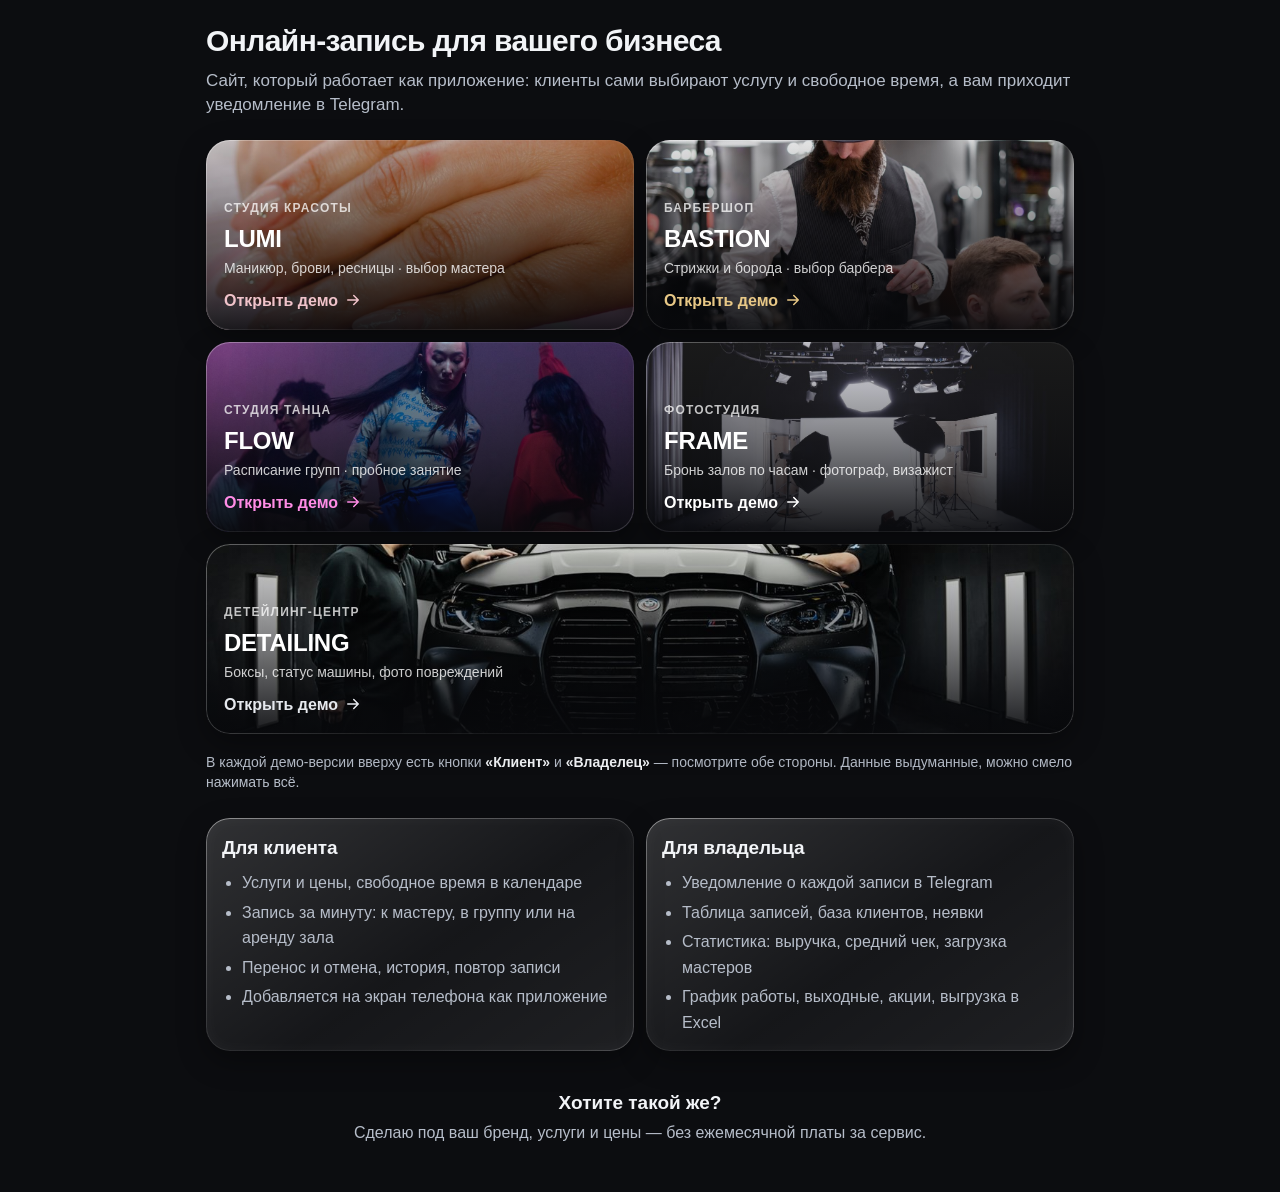
==== commit 3db14b61: "Демо: студия танца с расписанием групп и фотостудия с бронью залов на несколько часов Co-Authored-By" ====
--- a/index.html
+++ b/index.html
@@ -8,7 +8,7 @@
 <meta name="description" content="Сайт с онлайн-записью, который работает как приложение: салон красоты, барбершоп, фитнес-студия, детейлинг. Посмотрите демо-версии.">
 <title>Онлайн-запись — демо-версии</title>
 <link rel="icon" href="icon-car-192.png">
-<link rel="stylesheet" href="styles.css?v=20261020163112">
+<link rel="stylesheet" href="styles.css?v=20261020212504">
 <style>
   /* главная страница с демо-версиями: те же токены и стекло, что у сайтов */
   .intro { padding: 8px 0 22px; }
@@ -41,6 +41,7 @@
   @media (min-width: 760px) {
     #app { max-width: 900px; }
     .demos { grid-template-columns: 1fr 1fr; }
+    .demo:last-child { grid-column: 1 / -1; }
     .feat { grid-template-columns: 1fr 1fr; }
   }
 </style>
@@ -56,7 +57,8 @@
   <div class="demos">
     <a class="demo glass" href="salon.html" style="--img:url('salon-hero.jpg');--a:#f0c3ca"><span class="shade"></span><span class="kind">Студия красоты</span><h2>LUMI</h2><span class="muted small" style="color:rgba(255,255,255,.8)">Маникюр, брови, ресницы · выбор мастера</span><span class="go">Открыть демо <svg viewBox="0 0 24 24"><path d="M5 12h14M13 6l6 6-6 6"/></svg></span></a>
     <a class="demo glass" href="barber.html" style="--img:url('barber-hero.jpg');--a:#e8c886"><span class="shade"></span><span class="kind">Барбершоп</span><h2>BASTION</h2><span class="muted small" style="color:rgba(255,255,255,.8)">Стрижки и борода · выбор барбера</span><span class="go">Открыть демо <svg viewBox="0 0 24 24"><path d="M5 12h14M13 6l6 6-6 6"/></svg></span></a>
-    <a class="demo glass" href="fitness.html" style="--img:url('fit-hero.jpg');--a:#d7ff5c"><span class="shade"></span><span class="kind">Фитнес-студия</span><h2>PULSE</h2><span class="muted small" style="color:rgba(255,255,255,.8)">Персональные тренировки · выбор тренера</span><span class="go">Открыть демо <svg viewBox="0 0 24 24"><path d="M5 12h14M13 6l6 6-6 6"/></svg></span></a>
+    <a class="demo glass" href="dance.html" style="--img:url('dance-hero.jpg');--a:#ff8ce6"><span class="shade"></span><span class="kind">Студия танца</span><h2>FLOW</h2><span class="muted small" style="color:rgba(255,255,255,.8)">Расписание групп · пробное занятие</span><span class="go">Открыть демо <svg viewBox="0 0 24 24"><path d="M5 12h14M13 6l6 6-6 6"/></svg></span></a>
+    <a class="demo glass" href="photo.html" style="--img:url('photo-hero.jpg');--a:#ffffff"><span class="shade"></span><span class="kind">Фотостудия</span><h2>FRAME</h2><span class="muted small" style="color:rgba(255,255,255,.8)">Бронь залов по часам · фотограф, визажист</span><span class="go">Открыть демо <svg viewBox="0 0 24 24"><path d="M5 12h14M13 6l6 6-6 6"/></svg></span></a>
     <a class="demo glass" href="detailing.html" style="--img:url('hero.jpg?v=2');--a:#e6e9ee"><span class="shade"></span><span class="kind">Детейлинг-центр</span><h2>DETAILING</h2><span class="muted small" style="color:rgba(255,255,255,.8)">Боксы, статус машины, фото повреждений</span><span class="go">Открыть демо <svg viewBox="0 0 24 24"><path d="M5 12h14M13 6l6 6-6 6"/></svg></span></a>
   </div>
 
@@ -65,7 +67,7 @@
   <section class="feat">
     <div class="card glass"><h2>Для клиента</h2><ul>
       <li>Услуги и цены, свободное время в календаре</li>
-      <li>Запись за минуту, выбор мастера</li>
+      <li>Запись за минуту: к мастеру, в группу или на аренду зала</li>
       <li>Перенос и отмена, история, повтор записи</li>
       <li>Добавляется на экран телефона как приложение</li>
     </ul></div>
--- a/styles.css
+++ b/styles.css
@@ -676,3 +676,28 @@
 .demo-reset { appearance: none; border: 0; background: none; cursor: pointer; width: var(--tap); height: var(--tap); border-radius: 50%; color: var(--text-2); font-size: 20px; line-height: 1; }
 .demo-reset:active { transform: rotate(-90deg); transition: transform var(--mid) var(--ease); }
 .demo-hint { margin: -6px 0 14px; padding: 10px 12px; border-radius: 12px; font-size: 14px; color: var(--text-2); background: rgba(var(--tint), 0.06); }
+
+/* ---------- группы по расписанию (танцы, йога) ---------- */
+.cls { display: grid; grid-template-columns: 48px 1fr auto; gap: 12px; align-items: center; min-height: 64px; padding: 10px 0; }
+.cls + .cls { background: linear-gradient(rgba(var(--tint), 0.07), rgba(var(--tint), 0.07)) 0 0 / 100% 1px no-repeat; }
+.cls.free { cursor: pointer; border-radius: 14px; margin: 0 -8px; padding-left: 8px; padding-right: 8px; transition: transform var(--fast) var(--spring), background var(--fast) ease; }
+.cls.free:active { transform: scale(0.98); background-color: rgba(var(--tint), 0.1); }
+.cls .t { font-weight: 600; }
+.cls .s { font-size: 13px; color: var(--text-2); text-align: right; }
+.cls-info { min-width: 0; display: flex; flex-direction: column; gap: 2px; }
+.cls-info b { overflow: hidden; text-overflow: ellipsis; white-space: nowrap; }
+.cls-bar { display: block; height: 6px; margin-top: 6px; border-radius: 3px; background: rgba(var(--tint), 0.1); overflow: hidden; }
+.cls-bar i { display: block; height: 100%; border-radius: 3px; background: var(--silver); }
+.classes-pick { grid-template-columns: 1fr; }
+.cls-pick {
+  appearance: none; cursor: pointer; text-align: left; min-height: 60px; padding: 10px 16px; border-radius: 18px; font: inherit; color: var(--text);
+  border: 1px solid rgba(var(--tint), 0.14); background: var(--date-fill); box-shadow: var(--date-inset); transition: transform var(--fast) var(--spring);
+}
+.cls-pick b { display: block; font-size: 16px; }
+.cls-pick small { display: block; margin-top: 2px; font-size: 13px; color: var(--text-2); }
+.cls-pick.on { color: var(--sel-ink); background: var(--sel); border-color: var(--sel-border); }
+.cls-pick.on small { color: inherit; opacity: 0.85; }
+.cls-pick:disabled { opacity: 0.45; cursor: default; }
+.cls-pick:active:not(:disabled) { transform: scale(0.98); }
+.cls-who { cursor: pointer; padding: 10px 0 !important; }
+.cls-who + .cls-who { border-top: 1px solid rgba(var(--tint), 0.08); }
